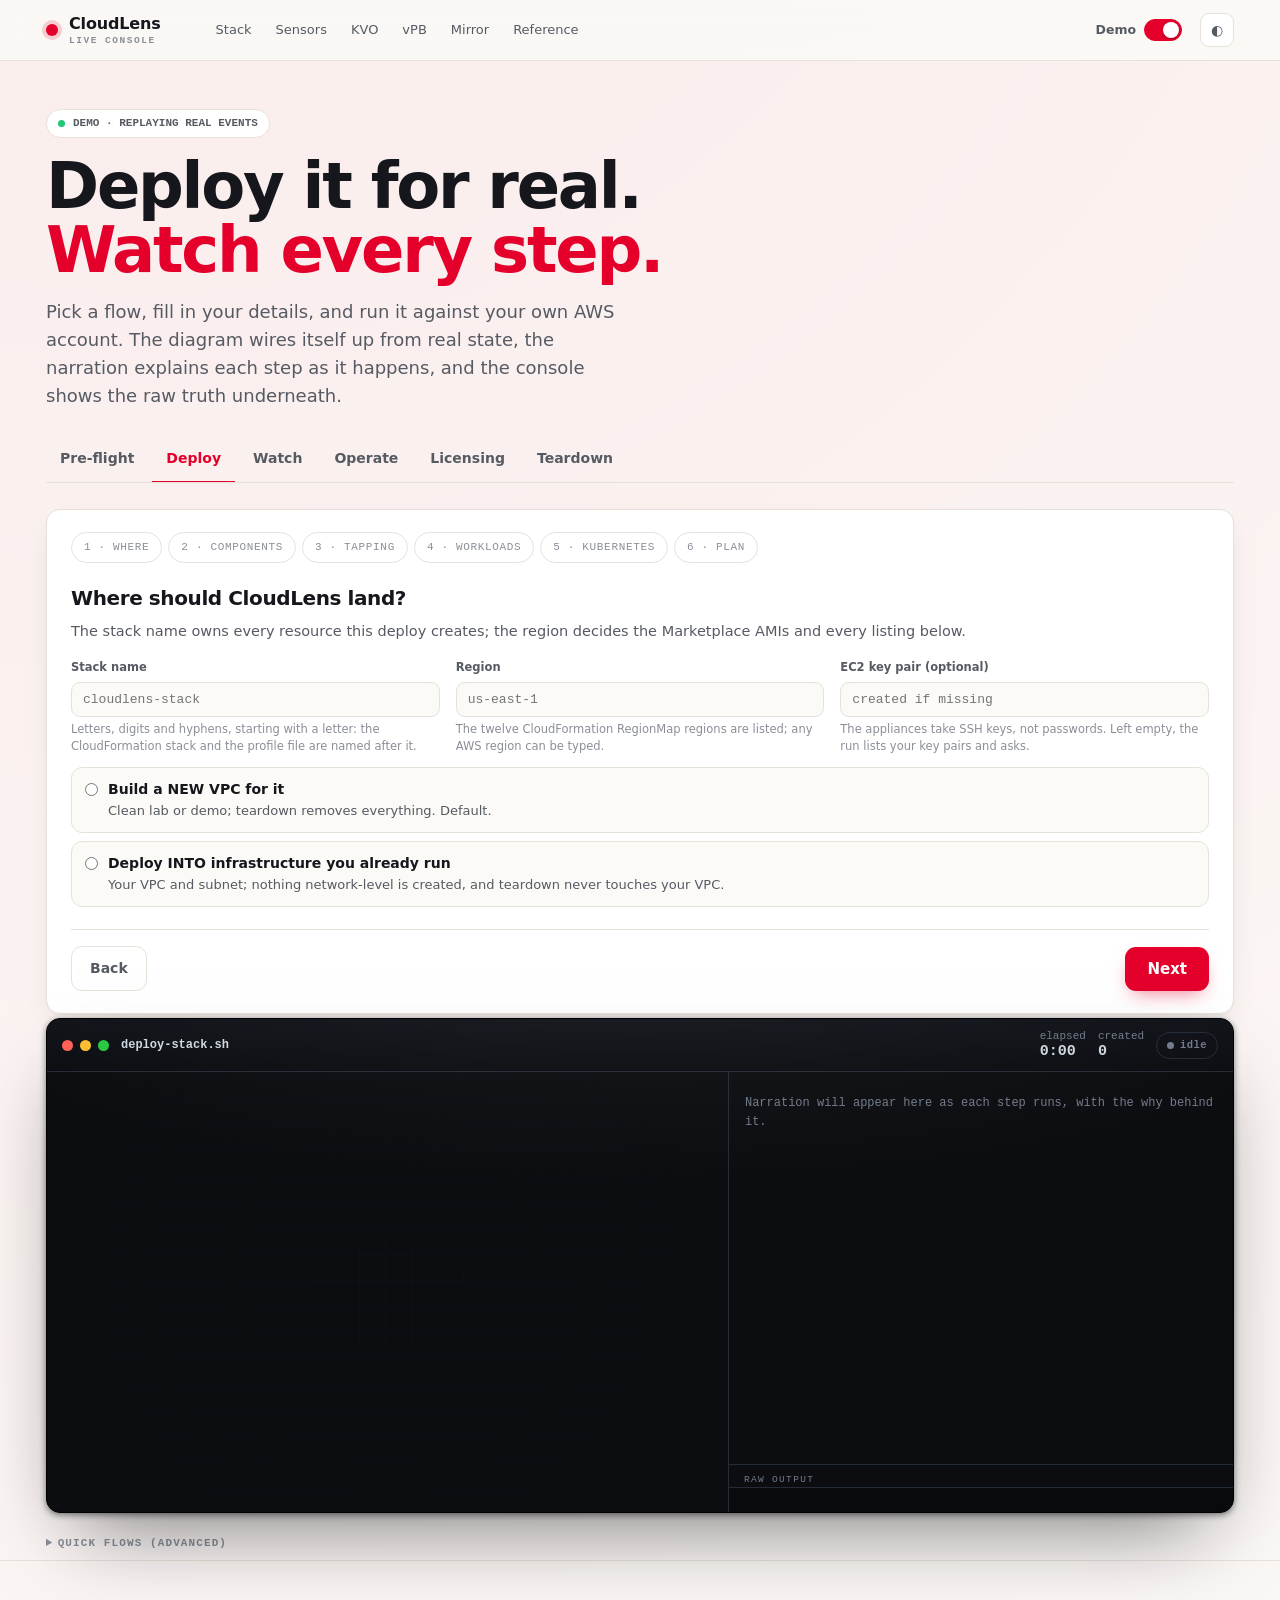
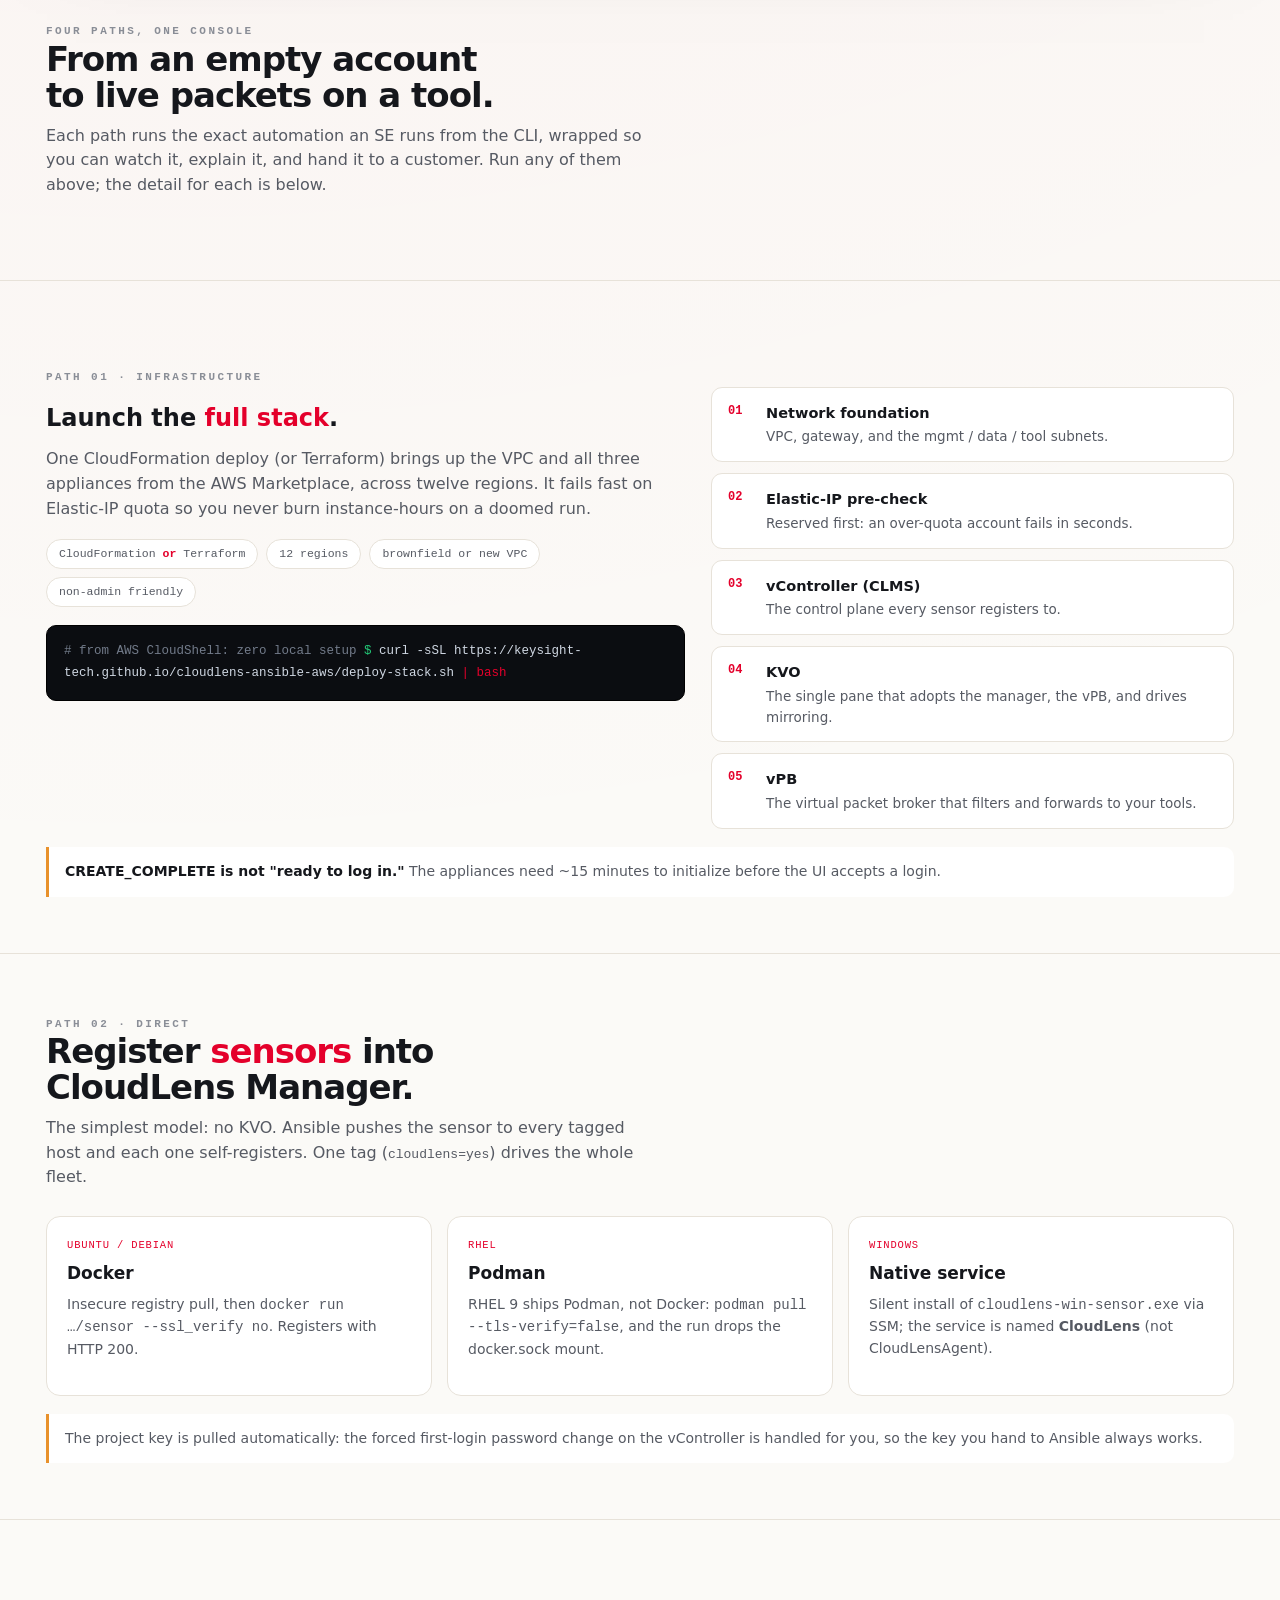
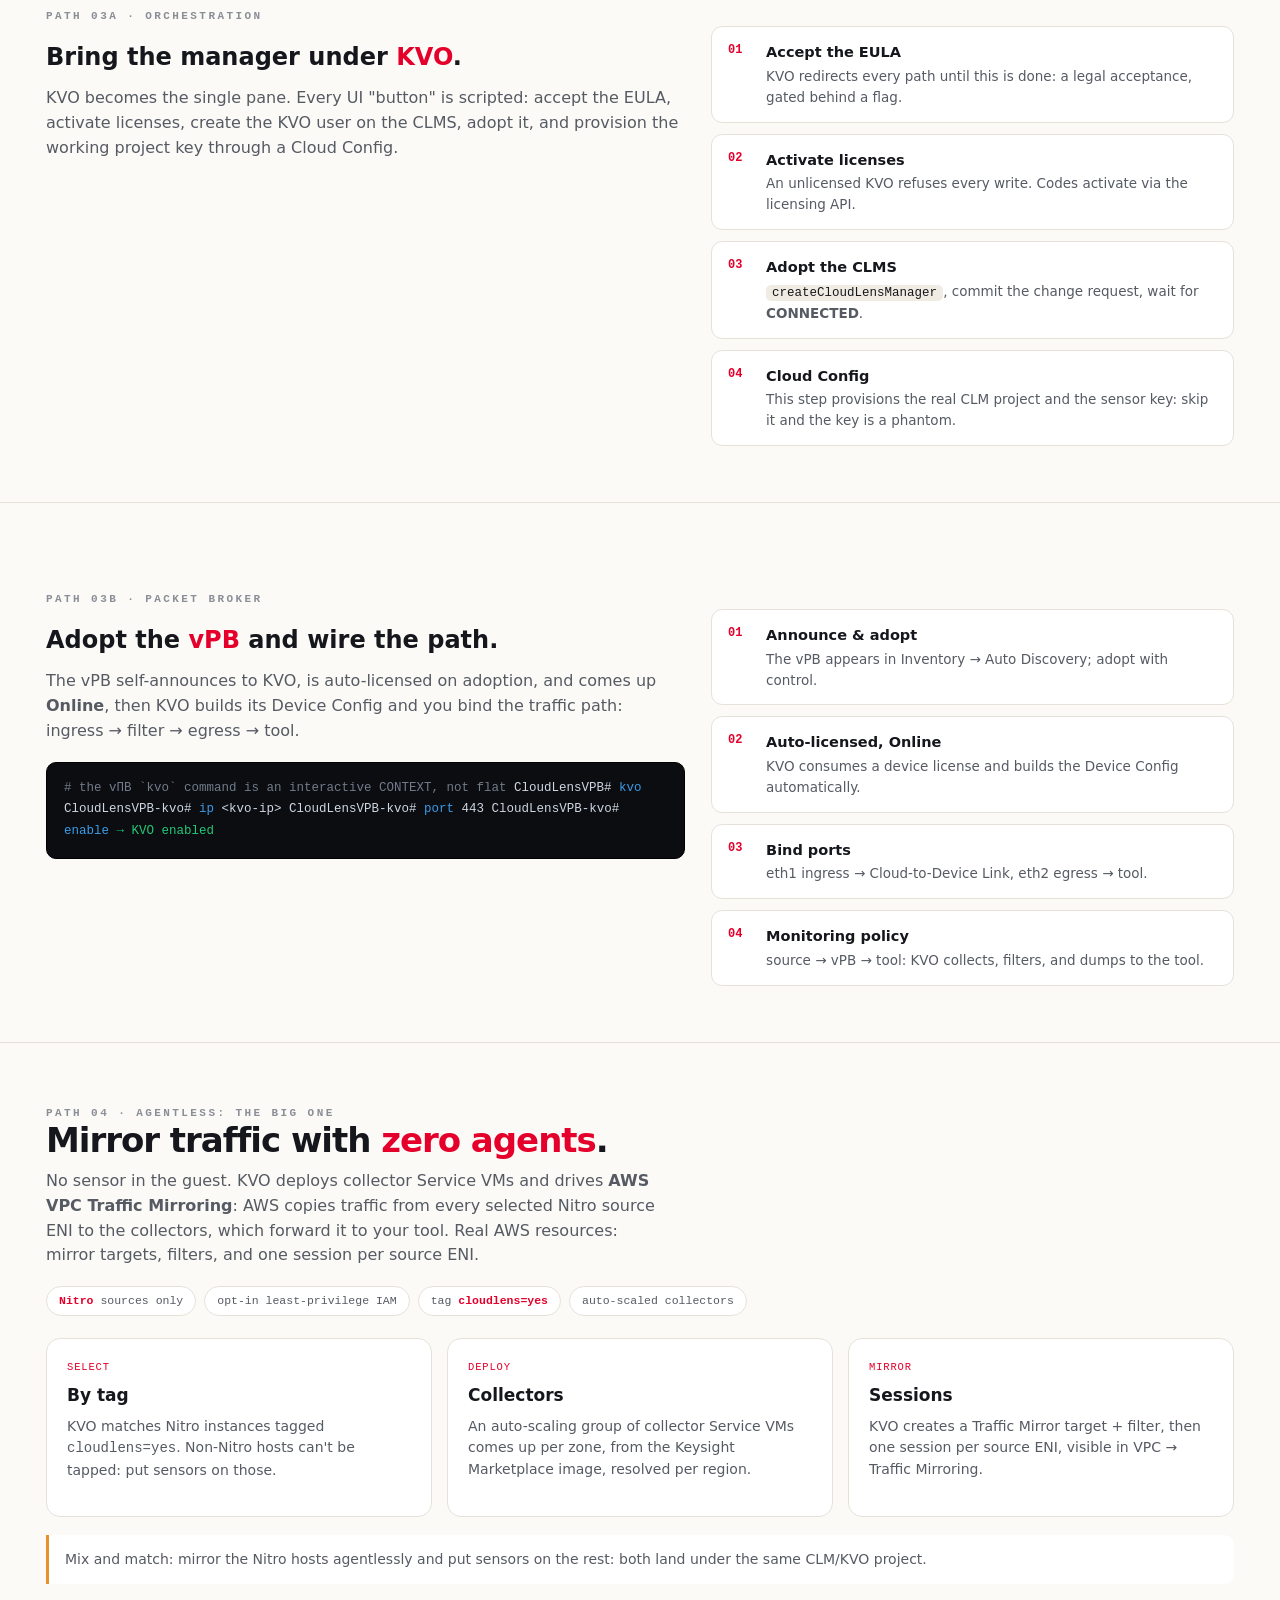
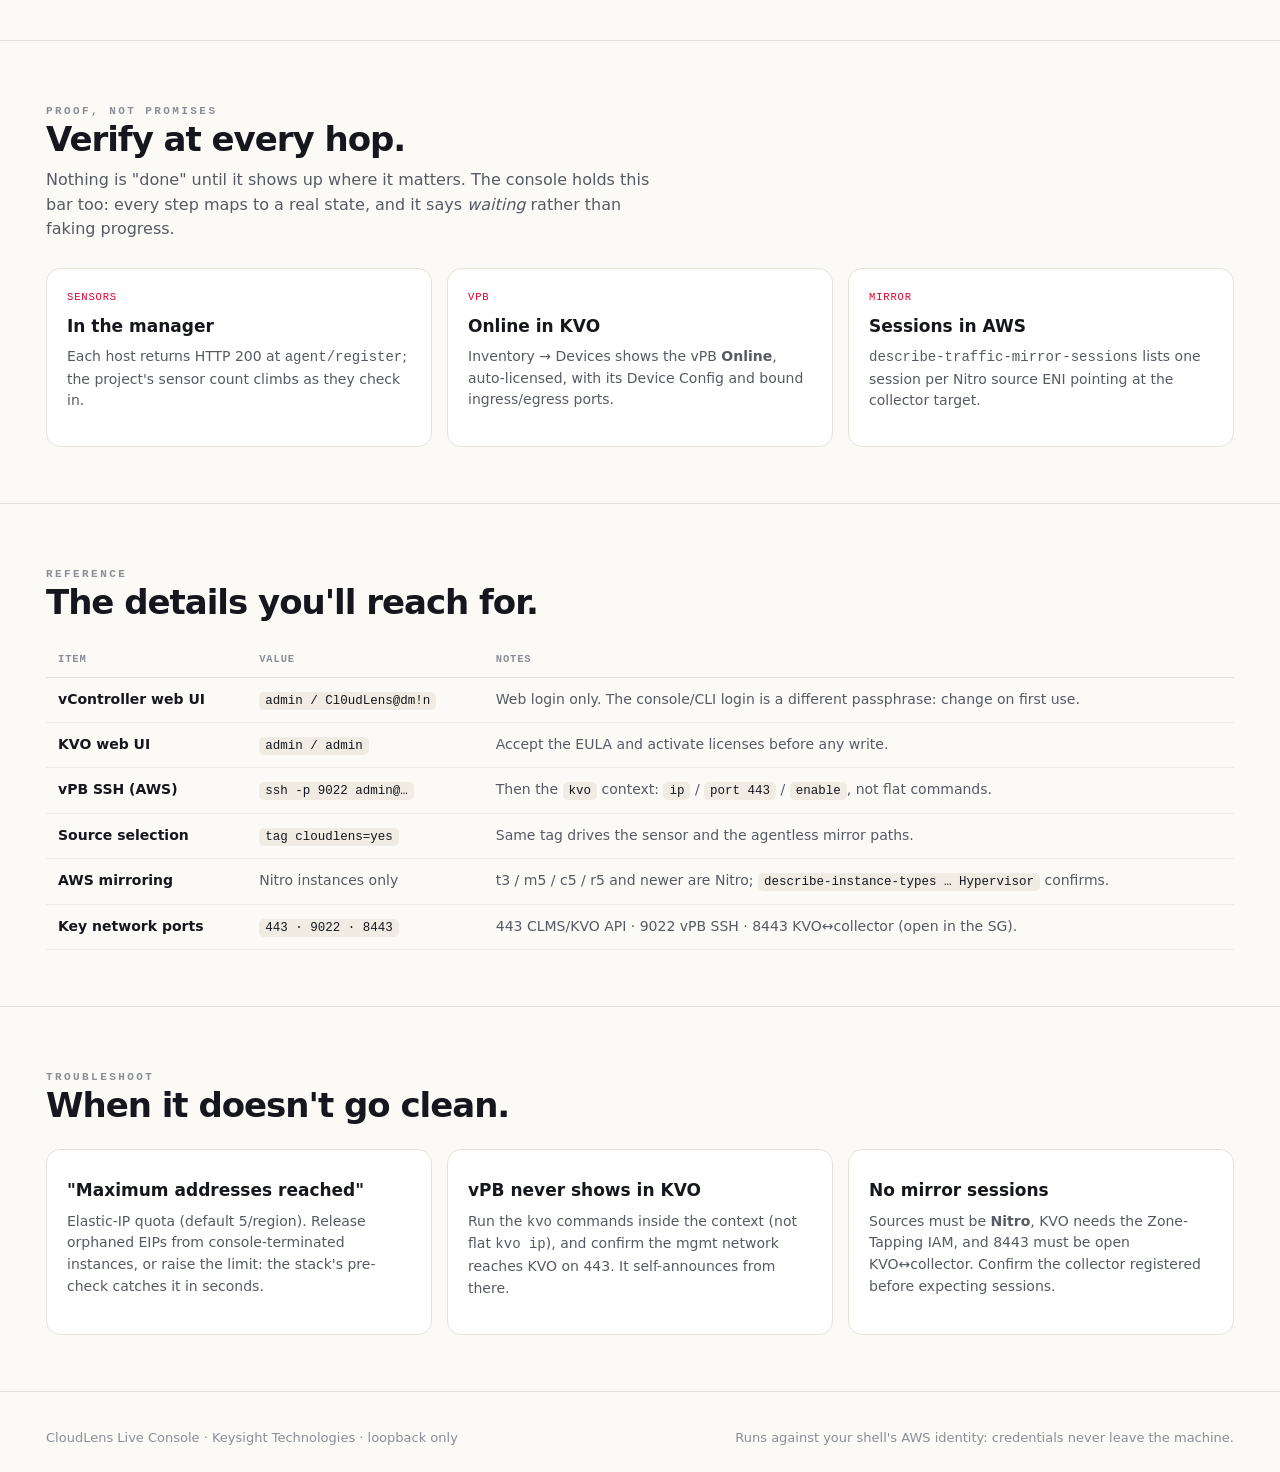
==== console/cloudlens_console/web/index.html @ 1606541f "console: the six-screen wizard writes the profile the CLI replays The July page was one instrument a" ====
<!doctype html>
<html lang="en">
<head>
<meta charset="utf-8">
<meta name="viewport" content="width=device-width,initial-scale=1">
<title>CloudLens · Live Deployment Console</title>
<script>try{document.documentElement.setAttribute("data-theme",localStorage.getItem("cl-theme")||"light");}catch(e){document.documentElement.setAttribute("data-theme","light");}</script>
<style>
  :root{
    --paper:#FBFAF7;--panel:#FFFFFF;--ink:#15171C;--ink-soft:#565A63;--ink-faint:#8A8E97;
    --line:#E7E2D9;--line-soft:#F0ECE4;
    --screen:#0B0D11;--screen-2:#0F1218;--screen-line:#242C38;--screen-ink:#CFD7E2;--screen-faint:#727B8A;
    --accent:#E4002B;--accent-ink:#FFF;--accent-soft:#FBE6EA;
    --signal:#22C877;--good:#1FA968;--amber:#E8912B;--sky:#3B9BE8;--warn:#E8912B;--crit:#E4002B;
    --shadow:0 1px 2px rgba(20,22,28,.04),0 12px 32px -12px rgba(20,22,28,.14);
    --shadow-lg:0 2px 6px rgba(11,13,17,.5),0 40px 80px -30px rgba(11,13,17,.55);
    --r:14px;--r-sm:9px;--mono:ui-monospace,"SF Mono","JetBrains Mono",Menlo,Consolas,monospace;
    --sans:-apple-system,BlinkMacSystemFont,"Segoe UI",system-ui,sans-serif;--maxw:1240px;
  }
  :root[data-theme="dark"]{
    --paper:#0A0C10;--panel:#171B23;--ink:#F2F4F8;--ink-soft:#BCC2CE;--ink-faint:#8B93A3;
    --line:#2D333F;--line-soft:#1F242D;--accent:#FF3B57;--accent-soft:#331119;
    --shadow:0 1px 2px rgba(0,0,0,.4),0 18px 40px -16px rgba(0,0,0,.65);
    --good:#2FD183;--signal:#2FD183;
  }
  *{box-sizing:border-box}
  :focus-visible{outline:2px solid var(--accent);outline-offset:2px;border-radius:4px}
  html{scroll-behavior:smooth}
  body{margin:0;background:var(--paper);color:var(--ink);font-family:var(--sans);font-size:16px;
    line-height:1.55;-webkit-font-smoothing:antialiased;overflow-x:hidden;
    background-image:radial-gradient(circle at 12% -8%,color-mix(in srgb,var(--accent) 6%,transparent),transparent 44%);}
  @media (prefers-reduced-motion:reduce){*{animation:none!important;transition:none!important}}
  .wrap{max-width:var(--maxw);margin:0 auto;padding:0 26px}
  h1,h2,h3{text-wrap:balance;margin:0}.mono{font-family:var(--mono)}
  .eyebrow{font-family:var(--mono);font-size:11px;letter-spacing:.22em;text-transform:uppercase;color:var(--ink-faint);font-weight:600}

  header.top{position:sticky;top:0;z-index:40;backdrop-filter:blur(14px);
    background:color-mix(in srgb,var(--paper) 82%,transparent);border-bottom:1px solid var(--line)}
  .top .wrap{display:flex;align-items:center;gap:18px;height:60px}
  .brand{display:flex;align-items:center;gap:11px;font-weight:700;letter-spacing:-.01em}
  .brand .dot{width:12px;height:12px;border-radius:50%;background:var(--accent);box-shadow:0 0 0 4px color-mix(in srgb,var(--accent) 18%,transparent)}
  .brand small{font-family:var(--mono);font-size:9.5px;letter-spacing:.16em;color:var(--ink-faint);text-transform:uppercase;display:block;margin-top:-3px}
  .top .sp{margin-left:auto}
  .topnav{display:flex;gap:2px;margin-left:26px}
  .topnav a{font-size:13px;color:var(--ink-soft);text-decoration:none;padding:7px 11px;border-radius:8px;font-weight:500}
  .topnav a:hover{background:var(--line-soft);color:var(--ink)}
  @media(max-width:860px){.topnav{display:none}}
  .demo-t{display:flex;align-items:center;gap:8px;font-size:12.5px;color:var(--ink-soft);font-weight:600}
  .sw{width:38px;height:22px;border-radius:20px;background:var(--line);border:1px solid var(--line);position:relative;cursor:pointer;transition:.2s}
  .sw::after{content:"";position:absolute;top:2px;left:2px;width:16px;height:16px;border-radius:50%;background:var(--panel);box-shadow:0 1px 2px rgba(0,0,0,.3);transition:.2s}
  .sw[aria-checked="true"]{background:var(--accent);border-color:var(--accent)}
  .sw[aria-checked="true"]::after{left:18px;background:#fff}
  .theme-btn{border:1px solid var(--line);background:var(--panel);color:var(--ink-soft);width:34px;height:34px;border-radius:9px;cursor:pointer;font-size:14px}
  .theme-btn:hover{color:var(--ink)}

  .hero{padding:48px 0 22px}
  .badge{display:inline-flex;align-items:center;gap:8px;font-family:var(--mono);font-size:11px;font-weight:600;
    color:var(--ink-soft);background:var(--panel);border:1px solid var(--line);padding:5px 11px;border-radius:100px}
  .badge .live{width:7px;height:7px;border-radius:50%;background:var(--signal);animation:pulse 2s infinite}
  @keyframes pulse{0%{box-shadow:0 0 0 0 color-mix(in srgb,var(--signal) 55%,transparent)}70%{box-shadow:0 0 0 8px transparent}100%{box-shadow:0 0 0 0 transparent}}
  h1.title{font-size:clamp(34px,5.6vw,64px);line-height:1;letter-spacing:-.035em;font-weight:800;margin:16px 0 0}
  h1.title em{font-style:normal;color:var(--accent)}
  .lede{font-size:clamp(15px,1.8vw,18px);color:var(--ink-soft);max-width:52ch;margin:16px 0 0}

  /* instrument */
  .instrument{background:var(--screen);border-radius:var(--r);box-shadow:var(--shadow-lg);border:1px solid #000;overflow:hidden;position:relative}
  .instrument::before{content:"";position:absolute;inset:0;pointer-events:none;background:radial-gradient(120% 80% at 50% -10%,rgba(255,255,255,.05),transparent 55%);z-index:3}
  .inst-bar{display:flex;align-items:center;gap:12px;padding:11px 15px;border-bottom:1px solid var(--screen-line);background:linear-gradient(var(--screen-2),var(--screen));flex-wrap:wrap}
  .traffic{display:flex;gap:7px}.traffic i{width:11px;height:11px;border-radius:50%;display:block}
  .traffic i:nth-child(1){background:#ff5f57}.traffic i:nth-child(2){background:#febc2e}.traffic i:nth-child(3){background:#28c840}
  .inst-title{font-family:var(--mono);font-size:12px;color:var(--screen-faint)}.inst-title b{color:var(--screen-ink);font-weight:600}
  .id-chip{font-family:var(--mono);font-size:10.5px;color:var(--screen-faint);border:1px solid var(--screen-line);border-radius:100px;padding:3px 9px}
  .id-chip b{color:var(--sky)}
  .inst-right{margin-left:auto;display:flex;align-items:center;gap:12px}
  .metric{font-family:var(--mono);font-size:11px;color:var(--screen-faint);display:flex;flex-direction:column;line-height:1.15}
  .metric b{color:var(--screen-ink);font-size:15px;font-variant-numeric:tabular-nums}
  .pill{font-family:var(--mono);font-size:10.5px;font-weight:600;letter-spacing:.04em;padding:4px 10px;border-radius:100px;border:1px solid var(--screen-line);color:var(--screen-faint);display:inline-flex;align-items:center;gap:6px}
  .pill .d{width:7px;height:7px;border-radius:50%;background:currentColor}
  .pill.run{color:var(--amber);border-color:color-mix(in srgb,var(--amber) 40%,var(--screen-line))}.pill.run .d{animation:pulse 1.2s infinite}
  .pill.done{color:var(--signal);border-color:color-mix(in srgb,var(--signal) 40%,var(--screen-line))}
  .pill.err{color:var(--accent);border-color:color-mix(in srgb,var(--accent) 40%,var(--screen-line))}
  .stopbtn{font-family:var(--sans);font-size:12px;font-weight:600;color:var(--screen-ink);background:transparent;border:1px solid var(--screen-line);border-radius:8px;padding:6px 11px;cursor:pointer}
  .stopbtn:hover{border-color:var(--accent);color:var(--accent)}
  .stopbtn[hidden]{display:none}

  .inst-body{display:grid;grid-template-columns:1.15fr .85fr;min-height:440px}
  @media(max-width:860px){.inst-body{grid-template-columns:1fr}}
  .diagram{position:relative;padding:20px;overflow:hidden;border-right:1px solid var(--screen-line)}
  @media(max-width:860px){.diagram{border-right:0;border-bottom:1px solid var(--screen-line);min-height:320px}}
  .diagram svg{position:absolute;inset:0;width:100%;height:100%;pointer-events:none}
  .dgrid{position:absolute;inset:0;background-image:linear-gradient(var(--screen-line) 1px,transparent 1px),linear-gradient(90deg,var(--screen-line) 1px,transparent 1px);background-size:26px 26px;opacity:.12;mask-image:radial-gradient(circle at 50% 45%,#000,transparent 78%)}
  .dwire{stroke:var(--screen-line);stroke-width:1.6;fill:none;stroke-dasharray:5 5;opacity:.45;stroke-dashoffset:60}
  .dwire.on{stroke:color-mix(in srgb,var(--signal) 60%,var(--screen-line));opacity:1;animation:flow 1.1s linear infinite}
  @keyframes flow{to{stroke-dashoffset:0}}
  .node{position:absolute;transform:translate(-50%,-50%) scale(.8);opacity:0;transition:all .5s cubic-bezier(.2,.8,.2,1);display:flex;flex-direction:column;align-items:center;gap:6px;width:92px;z-index:2}
  .node.show{opacity:.5;transform:translate(-50%,-50%) scale(.95)}
  .node.busy,.node.live,.node.fail{opacity:1;transform:translate(-50%,-50%) scale(1)}
  .node .chip{width:50px;height:50px;border-radius:13px;display:grid;place-items:center;background:var(--screen-2);border:1px solid var(--screen-line);color:var(--screen-faint);transition:all .4s}
  .node.live .chip{border-color:var(--signal);color:var(--signal);box-shadow:0 0 0 4px color-mix(in srgb,var(--signal) 14%,transparent),inset 0 0 14px color-mix(in srgb,var(--signal) 18%,transparent)}
  .node.busy .chip{border-color:var(--amber);color:var(--amber);animation:pulse 1.4s infinite}
  .node.fail .chip{border-color:var(--accent);color:var(--accent);box-shadow:0 0 0 4px color-mix(in srgb,var(--accent) 14%,transparent)}
  .node .chip svg{width:23px;height:23px}
  .node .nlab{font-family:var(--mono);font-size:10.5px;color:var(--screen-ink);text-align:center;font-weight:600}
  .node .nsub{font-family:var(--mono);font-size:9px;color:var(--screen-faint);margin-top:-3px}
  .node.live .nsub{color:var(--signal)}.node.busy .nsub{color:var(--amber)}.node.fail .nsub{color:var(--accent)}

  /* right column: narration over console */
  .rightcol{display:grid;grid-template-rows:1fr auto;min-height:0}
  .narr{padding:14px 16px;overflow-y:auto;max-height:300px;scrollbar-width:thin;scrollbar-color:var(--screen-line) transparent}
  .narr .empty{font-family:var(--mono);font-size:12px;color:var(--screen-faint);padding:8px 0}
  .nline{display:flex;gap:10px;padding:8px 0;border-bottom:1px solid var(--screen-line);opacity:0;transform:translateY(3px);animation:lnin .3s forwards}
  @keyframes lnin{to{opacity:1;transform:none}}
  .nline .ni{width:16px;height:16px;flex:0 0 16px;margin-top:2px;border-radius:50%;display:grid;place-items:center;font-size:10px;font-weight:700;color:#fff}
  .nline.info .ni{background:var(--sky)}.nline.good .ni{background:var(--signal)}.nline.note .ni{background:var(--screen-faint)}.nline.warn .ni{background:var(--amber)}.nline.err .ni{background:var(--accent)}
  .nline .nt{font-size:13px;color:var(--screen-ink);line-height:1.45}
  .nline.note .nt{color:var(--screen-faint);font-style:italic}
  .console{padding:12px 15px;font-family:var(--mono);font-size:11.5px;line-height:1.65;color:var(--screen-ink);
    overflow-y:auto;max-height:150px;border-top:1px solid var(--screen-line);background:rgba(0,0,0,.25);scrollbar-width:thin;scrollbar-color:var(--screen-line) transparent}
  .console .cln{white-space:pre-wrap;word-break:break-word;color:var(--screen-faint)}
  .console-head{font-family:var(--mono);font-size:9.5px;letter-spacing:.14em;text-transform:uppercase;color:var(--screen-faint);padding:8px 15px 0;border-top:1px solid var(--screen-line);display:flex;justify-content:space-between}

  /* fix / done cards inside narration */
  .card-in{margin:10px 0;padding:12px 14px;border-radius:10px;border:1px solid var(--screen-line);background:var(--screen-2)}
  .card-in.err{border-color:color-mix(in srgb,var(--accent) 45%,var(--screen-line))}
  .card-in .h{font-family:var(--mono);font-size:11px;font-weight:700;color:var(--screen-ink);margin-bottom:4px}
  .card-in.err .h{color:var(--accent)}
  .card-in .b{font-size:12.5px;color:var(--screen-faint)}

  .rig{margin-top:14px;display:grid;grid-template-columns:1fr auto;gap:14px;align-items:end}
  @media(max-width:820px){.rig{grid-template-columns:1fr}}
  .flows{display:flex;gap:8px;flex-wrap:wrap}
  .flow{appearance:none;cursor:pointer;text-align:left;background:var(--panel);border:1px solid var(--line);border-radius:11px;padding:10px 13px;min-width:150px;transition:.16s}
  .flow:hover{border-color:var(--ink-faint);transform:translateY(-1px)}
  .flow[aria-selected="true"]{border-color:var(--accent);box-shadow:0 0 0 3px var(--accent-soft)}
  .flow .fn{font-family:var(--mono);font-size:9.5px;color:var(--ink-faint);letter-spacing:.08em}
  .flow .ft{font-size:13px;font-weight:650;margin-top:2px}
  .flow[aria-selected="true"] .fn{color:var(--accent)}
  .runbtn{appearance:none;cursor:pointer;font-family:var(--sans);font-weight:650;font-size:15px;background:var(--accent);color:var(--accent-ink);border:0;border-radius:11px;padding:13px 22px;display:inline-flex;align-items:center;gap:9px;box-shadow:0 8px 20px -8px color-mix(in srgb,var(--accent) 60%,transparent);transition:.16s}
  .runbtn:hover{transform:translateY(-1px)}.runbtn:disabled{opacity:.55;cursor:default;transform:none}
  .runbtn .tri{width:0;height:0;border-left:9px solid currentColor;border-top:6px solid transparent;border-bottom:6px solid transparent}

  .cfg{margin-top:14px;background:var(--panel);border:1px solid var(--line);border-radius:var(--r);padding:16px 18px}
  .cfg h4{font-size:11px;font-family:var(--mono);letter-spacing:.1em;text-transform:uppercase;color:var(--ink-faint);margin:0 0 13px;font-weight:600;display:flex;justify-content:space-between}
  .cfg h4 .sub{color:var(--ink-soft);text-transform:none;letter-spacing:0;font-weight:500}
  .fields{display:grid;grid-template-columns:repeat(auto-fit,minmax(190px,1fr));gap:12px 16px}
  .field label{display:block;font-size:11.5px;color:var(--ink-soft);margin-bottom:5px;font-weight:600}
  .field input{width:100%;font-family:var(--mono);font-size:13px;color:var(--ink);background:var(--paper);border:1px solid var(--line);border-radius:9px;padding:9px 11px}
  .field input:focus{outline:2px solid var(--accent);outline-offset:1px}

  section{padding:56px 0;border-top:1px solid var(--line)}
  .sec-head{max-width:60ch}.sec-head h2{font-size:clamp(24px,3.2vw,34px);letter-spacing:-.03em;font-weight:780;line-height:1.05}
  .sec-head p{color:var(--ink-soft);font-size:16px;margin-top:10px}
  .cards{display:grid;grid-template-columns:repeat(auto-fit,minmax(230px,1fr));gap:15px;margin-top:26px}
  .card{background:var(--panel);border:1px solid var(--line);border-radius:var(--r);padding:20px;transition:.18s}
  .card:hover{border-color:var(--ink-faint);transform:translateY(-2px);box-shadow:var(--shadow)}
  .card .k{font-family:var(--mono);font-size:10.5px;color:var(--accent);letter-spacing:.08em}
  .card h3{font-size:17px;margin-top:7px}.card p{color:var(--ink-soft);font-size:14px;margin-top:7px}
  .card ul{list-style:none;margin:12px 0 0;padding:0}
  .card li{font-size:13px;color:var(--ink-soft);padding-left:18px;position:relative;margin:6px 0}
  .card li::before{content:"";position:absolute;left:3px;top:8px;width:5px;height:5px;border-radius:50%;background:var(--signal)}
  .steps{counter-reset:s;margin:24px 0 0;padding:0;list-style:none;display:grid;gap:11px}
  .steps li{counter-increment:s;position:relative;padding:14px 18px 14px 54px;background:var(--panel);border:1px solid var(--line);border-radius:11px;font-size:14.5px}
  .steps li::before{content:counter(s,decimal-leading-zero);position:absolute;left:16px;top:14px;font-family:var(--mono);font-size:12px;font-weight:700;color:var(--accent)}
  .steps b{font-weight:650}.steps .m{color:var(--ink-soft);display:block;margin-top:2px;font-size:13.5px}
  .steps code{font-family:var(--mono);font-size:12.5px;background:var(--line-soft);padding:1px 6px;border-radius:5px;color:var(--ink)}
  .split{display:grid;grid-template-columns:1.1fr .9fr;gap:26px;margin-top:26px;align-items:start}
  @media(max-width:820px){.split{grid-template-columns:1fr}}
  table.ref{width:100%;border-collapse:collapse;margin-top:22px;font-size:14px}
  table.ref th{text-align:left;font-family:var(--mono);font-size:10.5px;letter-spacing:.08em;text-transform:uppercase;color:var(--ink-faint);font-weight:600;padding:9px 12px;border-bottom:1px solid var(--line)}
  table.ref td{padding:11px 12px;border-bottom:1px solid var(--line-soft);color:var(--ink-soft);vertical-align:top}
  table.ref td:first-child{color:var(--ink);font-weight:600;white-space:nowrap}
  table.ref code{font-family:var(--mono);font-size:12.5px;background:var(--line-soft);padding:2px 6px;border-radius:5px;color:var(--ink)}
  .codeblk{background:var(--screen);border:1px solid #000;border-radius:10px;padding:15px 17px;font-family:var(--mono);font-size:12.5px;color:var(--screen-ink);overflow-x:auto;margin-top:18px;line-height:1.75}
  .codeblk .c{color:var(--screen-faint)}.codeblk .g{color:var(--signal)}.codeblk .r{color:var(--accent)}.codeblk .b{color:var(--sky)}
  .reqs{display:flex;flex-wrap:wrap;gap:8px;margin-top:18px}
  .req{font-family:var(--mono);font-size:11.5px;color:var(--ink-soft);border:1px solid var(--line);border-radius:100px;padding:5px 12px;background:var(--panel)}
  .req b{color:var(--accent)}
  .note-b{margin-top:18px;padding:14px 16px;border-left:3px solid var(--amber);background:var(--panel);border-radius:0 10px 10px 0;font-size:14px;color:var(--ink-soft)}
  .note-b b{color:var(--ink)}
  section h2 .em{color:var(--accent)}
  /* embed mode: only the interactive instrument, for iframing into the main doc */
  body.embed{background:transparent}
  body.embed>header.top,body.embed>.hero,body.embed>section,body.embed>footer{display:none!important}
  body.embed>.wrap{margin:0 auto;padding:12px 16px}
  /* operations console: the page strip, the pre-flight table, the wizard */
  [hidden]{display:none!important}
  .vh{position:absolute;left:-9999px;width:1px;height:1px;overflow:hidden}
  .ops{padding-top:4px}
  .opsnav{display:flex;gap:4px;border-bottom:1px solid var(--line);overflow-x:auto}
  .opsnav button{appearance:none;background:transparent;border:0;border-bottom:2px solid transparent;color:var(--ink-soft);font:inherit;font-size:14px;font-weight:600;padding:12px 14px;cursor:pointer;margin-bottom:-1px;white-space:nowrap}
  .opsnav button:hover{color:var(--ink)}
  .opsnav button[aria-selected="true"]{color:var(--accent);border-bottom-color:var(--accent)}
  .page{padding:26px 0 4px;border-top:0}
  .page .sec-head p{font-size:15px}
  .placeholder{margin-top:18px;padding:18px 20px;border:1px dashed var(--line);border-radius:var(--r);color:var(--ink-soft);font-size:14.5px;background:var(--panel)}
  .pfbar{display:flex;gap:14px;align-items:flex-end;margin-top:18px;flex-wrap:wrap}
  .pfbar .field{min-width:220px}
  .status{font-family:var(--mono);font-size:12px;color:var(--ink-soft);margin:8px 0;line-height:1.5}
  .status.err,.err{color:var(--accent)}
  .st{font-family:var(--mono);font-size:10.5px;font-weight:700;letter-spacing:.06em;padding:3px 9px;border-radius:100px;border:1px solid currentColor}
  .st.pass{color:var(--good)}.st.warn{color:var(--amber)}.st.fail{color:var(--accent)}
  .checks td:first-child{white-space:nowrap}
  .tblwrap{overflow-x:auto;max-width:100%}
  .wiz{background:var(--panel);border:1px solid var(--line);border-radius:var(--r);padding:22px 24px;box-shadow:var(--shadow)}
  .wiz section{padding:0;border:0}
  .wsteps{display:flex;gap:6px;list-style:none;margin:0 0 20px;padding:0;flex-wrap:wrap}
  .wsteps button{appearance:none;font:inherit;font-family:var(--mono);font-size:11px;letter-spacing:.06em;text-transform:uppercase;color:var(--ink-faint);background:transparent;border:1px solid var(--line);border-radius:100px;padding:6px 12px;cursor:pointer}
  .wsteps button.done{color:var(--ink-soft)}
  .wsteps button[aria-current="step"]{color:var(--accent);border-color:var(--accent);background:var(--accent-soft)}
  .wsteps button:disabled{cursor:default;opacity:.5}
  .wiz h3{font-size:20px;letter-spacing:-.02em;font-weight:750}
  .wiz .lead{color:var(--ink-soft);font-size:14.5px;margin:6px 0 16px}
  .wiz .hint{font-size:11.5px;color:var(--ink-faint);margin:4px 0 0;line-height:1.5}
  .wiz .field select,.wiz .field textarea{width:100%;font-family:var(--mono);font-size:13px;color:var(--ink);background:var(--paper);border:1px solid var(--line);border-radius:9px;padding:9px 11px}
  .wiz .field select:focus,.wiz .field textarea:focus{outline:2px solid var(--accent);outline-offset:1px}
  .masked{-webkit-text-security:disc}
  .opts{display:grid;gap:8px;margin-top:12px}
  .opt{display:flex;gap:10px;align-items:flex-start;padding:11px 13px;border:1px solid var(--line);border-radius:11px;cursor:pointer;background:var(--paper)}
  .opt:has(input:checked){border-color:var(--accent);box-shadow:0 0 0 3px var(--accent-soft)}
  .opt input{margin:4px 0 0;accent-color:var(--accent);flex:0 0 auto}
  .opt span{font-size:13px;color:var(--ink-soft)}
  .opt b{display:block;font-size:14px;color:var(--ink);font-weight:650}
  .choices{display:grid;grid-template-columns:repeat(auto-fit,minmax(170px,1fr));gap:10px;margin-top:12px}
  .choice{appearance:none;text-align:left;font:inherit;background:var(--paper);border:1px solid var(--line);border-radius:11px;padding:13px 14px;cursor:pointer;color:var(--ink);transition:.16s}
  .choice:hover{border-color:var(--ink-faint)}
  .choice[aria-checked="true"]{border-color:var(--accent);box-shadow:0 0 0 3px var(--accent-soft)}
  .choice .k{font-family:var(--mono);font-size:10.5px;color:var(--accent);letter-spacing:.08em}
  .choice b{display:block;font-size:15px;margin-top:4px}
  .choice .d{display:block;margin-top:5px;font-size:12.5px;color:var(--ink-soft)}
  .switchrow{display:flex;align-items:center;gap:14px;padding:12px 0;border-bottom:1px solid var(--line-soft)}
  .switchrow b{font-size:14.5px}.switchrow span{color:var(--ink-soft);font-size:13px}
  .switchrow .sw{margin-left:auto;flex:0 0 38px}
  button.sw{padding:0;appearance:none;display:block}
  .subsec{margin-top:18px;padding-top:14px;border-top:1px dashed var(--line)}
  .subsec h4,.wiz h4{font-size:11px;font-family:var(--mono);letter-spacing:.1em;text-transform:uppercase;color:var(--ink-faint);margin:0 0 8px;font-weight:600;display:flex;align-items:center;gap:10px}
  table.pick{width:100%;border-collapse:collapse;margin-top:10px;font-size:12.5px;font-family:var(--mono)}
  table.pick th{text-align:left;font-size:10.5px;letter-spacing:.08em;text-transform:uppercase;color:var(--ink-faint);font-weight:600;padding:8px 10px;border-bottom:1px solid var(--line)}
  table.pick td{padding:8px 10px;border-bottom:1px solid var(--line-soft);color:var(--ink-soft);white-space:nowrap}
  table.pick tr[role="button"]{cursor:pointer}
  table.pick tr[role="button"]:hover td{background:var(--line-soft)}
  table.pick tr[aria-pressed="true"] td{background:var(--accent-soft);color:var(--ink)}
  table.pick tr[role="button"]:focus-visible{outline:2px solid var(--accent);outline-offset:-2px}
  .tag{font-size:10px;font-family:var(--mono);border:1px solid var(--line);border-radius:100px;padding:1px 7px;color:var(--ink-faint)}
  .tag.on{color:var(--good);border-color:var(--good)}
  .chips{display:flex;flex-wrap:wrap;gap:8px;margin-top:8px}
  .chip{appearance:none;font:inherit;font-family:var(--mono);font-size:12px;background:var(--panel);color:var(--ink-soft);border:1px solid var(--line);border-radius:100px;padding:5px 12px;cursor:pointer}
  .chip:hover{border-color:var(--ink-faint);color:var(--ink)}
  .chip[aria-pressed="true"]{color:var(--accent);border-color:var(--accent);background:var(--accent-soft)}
  .steppers{display:grid;grid-template-columns:repeat(auto-fit,minmax(170px,1fr));gap:12px;margin-top:10px}
  .stepper{display:flex;align-items:center;gap:8px;border:1px solid var(--line);border-radius:11px;padding:10px 12px;background:var(--paper)}
  .stepper label{flex:1;font-size:13.5px;font-weight:600}
  .stepper button{appearance:none;font:inherit;width:30px;height:30px;border-radius:8px;border:1px solid var(--line);background:var(--panel);color:var(--ink);cursor:pointer;font-weight:700}
  .stepper input{width:44px;text-align:center;font-family:var(--mono);font-size:14px;border:0;background:transparent;color:var(--ink);-moz-appearance:textfield}
  .stepper input::-webkit-inner-spin-button,.stepper input::-webkit-outer-spin-button{-webkit-appearance:none;margin:0}
  table.resolved{margin-top:12px;font-family:var(--mono);font-size:12.5px}
  table.resolved td:first-child{font-weight:500}
  table.resolved tr.unset td{color:var(--ink-faint)}
  .dim{color:var(--ink-faint);font-style:italic}
  .errs{margin:8px 0;padding-left:18px;color:var(--accent);font-size:13.5px}
  .errs li{margin:4px 0}
  pre.profile,pre.cli{background:var(--screen);border:1px solid #000;border-radius:10px;padding:14px 16px;font-family:var(--mono);font-size:12px;color:var(--screen-ink);overflow-x:auto;white-space:pre-wrap;word-break:break-word;margin:10px 0 0;line-height:1.6}
  details.fold{margin-top:14px}
  details.fold>summary{cursor:pointer;font-weight:600;font-size:13.5px;color:var(--ink-soft);padding:6px 0}
  .wnav{display:flex;align-items:center;gap:14px;margin-top:22px;padding-top:16px;border-top:1px solid var(--line)}
  .wnav .err{font-size:13px;flex:1}
  .ghostbtn{appearance:none;font:inherit;font-weight:600;font-size:14px;background:var(--panel);color:var(--ink-soft);border:1px solid var(--line);border-radius:11px;padding:11px 18px;cursor:pointer}
  .ghostbtn:hover{color:var(--ink);border-color:var(--ink-faint)}.ghostbtn:disabled{opacity:.45;cursor:default}
  .launch{display:flex;align-items:center;gap:14px;margin-top:20px;flex-wrap:wrap}
  .launch .note{font-size:13px;color:var(--ink-soft)}
  details.quick{margin-top:14px}
  details.quick>summary{cursor:pointer;font-family:var(--mono);font-size:11px;letter-spacing:.1em;text-transform:uppercase;color:var(--ink-faint);font-weight:600;padding:8px 0}
  .card-in.prompt form{display:flex;gap:8px;align-items:center;margin-top:8px;flex-wrap:wrap}
  .card-in.prompt input{flex:1;min-width:160px;font-family:var(--mono);font-size:12.5px;background:var(--screen);color:var(--screen-ink);border:1px solid var(--screen-line);border-radius:8px;padding:7px 10px}
  footer{padding:36px 0;border-top:1px solid var(--line);color:var(--ink-faint);font-size:13px}
  footer .wrap{display:flex;justify-content:space-between;flex-wrap:wrap;gap:10px}
</style>
</head>
<body>
<header class="top"><div class="wrap">
  <div class="brand"><span class="dot"></span><div>CloudLens<small>Live Console</small></div></div>
  <nav class="topnav">
    <a href="#stack">Stack</a><a href="#sensors">Sensors</a><a href="#kvo">KVO</a>
    <a href="#vpb">vPB</a><a href="#mirror">Mirror</a><a href="#reference">Reference</a>
  </nav>
  <div class="sp"></div>
  <div class="demo-t" title="Replay real captured events - no AWS calls">
    <span>Demo</span><div class="sw" id="demoSw" role="switch" aria-checked="true" tabindex="0"></div>
  </div>
  <button class="theme-btn" id="themeBtn" aria-label="Toggle theme">◐</button>
</div></header>

<div class="hero"><div class="wrap">
  <span class="badge"><span class="live"></span> <span id="modeBadge">DEMO · REPLAYING REAL EVENTS</span></span>
  <h1 class="title">Deploy it for real.<br><em>Watch every step.</em></h1>
  <p class="lede">Pick a flow, fill in your details, and run it against your own AWS account. The diagram wires itself up from real state, the narration explains each step as it happens, and the console shows the raw truth underneath.</p>
</div></div>

<!-- ops:start -->
<div class="ops" id="ops">
<div class="wrap"><nav class="opsnav" id="opsNav" role="tablist" aria-label="Console pages">
  <button type="button" role="tab" data-page="preflight" aria-selected="false">Pre-flight</button>
  <button type="button" role="tab" data-page="deploy" aria-selected="true">Deploy</button>
  <button type="button" role="tab" data-page="watch" aria-selected="false">Watch</button>
  <button type="button" role="tab" data-page="operate" aria-selected="false">Operate</button>
  <button type="button" role="tab" data-page="licensing" aria-selected="false">Licensing</button>
  <button type="button" role="tab" data-page="teardown" aria-selected="false">Teardown</button>
</nav></div>

<section class="page" data-page-body="preflight" hidden><div class="wrap">
  <div class="sec-head"><span class="eyebrow">Pre-flight</span>
    <h2>Every setup problem that ever stopped a live run, checked first.</h2>
    <p><code class="mono">deploy-stack.sh --doctor</code>, read-only: subscriptions, quotas, the key pair, tooling, network. Each failure comes with its exact fix. The wizard's Launch stays off while a FAIL stands for the plan's region.</p></div>
  <div class="pfbar">
    <div class="field"><label for="pfRegion">Region</label><input id="pfRegion" list="regionList" spellcheck="false" autocomplete="off" placeholder="us-east-1"></div>
    <button type="button" class="runbtn" id="pfBtn"><span class="tri"></span> Run checks</button>
  </div>
  <div class="status" id="pfStatus" role="status" aria-live="polite"></div>
  <div class="tblwrap"><table class="ref checks" aria-label="Pre-flight checks"><thead><tr><th>Status</th><th>Check</th><th>Fix</th></tr></thead><tbody id="pfRows"></tbody></table></div>
</div></section>

<section class="page" data-page-body="deploy"><div class="wrap">
  <div class="wiz" id="wizard" aria-label="Deploy wizard">
    <ol class="wsteps" id="wSteps">
      <li><button type="button" data-step="1">1 · Where</button></li>
      <li><button type="button" data-step="2">2 · Components</button></li>
      <li><button type="button" data-step="3">3 · Tapping</button></li>
      <li><button type="button" data-step="4">4 · Workloads</button></li>
      <li><button type="button" data-step="5">5 · Kubernetes</button></li>
      <li><button type="button" data-step="6">6 · Plan</button></li>
    </ol>

    <section data-screen="1">
      <h3>Where should CloudLens land?</h3>
      <p class="lead">The stack name owns every resource this deploy creates; the region decides the Marketplace AMIs and every listing below.</p>
      <div class="fields">
        <div class="field"><label for="wStack">Stack name</label><input id="wStack" spellcheck="false" autocomplete="off" placeholder="cloudlens-stack"><p class="hint">Letters, digits and hyphens, starting with a letter: the CloudFormation stack and the profile file are named after it.</p></div>
        <div class="field"><label for="wRegion">Region</label><input id="wRegion" list="regionList" spellcheck="false" autocomplete="off" placeholder="us-east-1"><p class="hint">The twelve CloudFormation RegionMap regions are listed; any AWS region can be typed.</p></div>
        <div class="field"><label for="wKey">EC2 key pair (optional)</label><input id="wKey" spellcheck="false" autocomplete="off" placeholder="created if missing"><p class="hint">The appliances take SSH keys, not passwords. Left empty, the run lists your key pairs and asks.</p></div>
      </div>
      <datalist id="regionList">
        <option value="us-east-1"><option value="us-east-2"><option value="us-west-1"><option value="us-west-2">
        <option value="ca-central-1"><option value="eu-west-1"><option value="eu-west-2"><option value="eu-central-1">
        <option value="ap-southeast-1"><option value="ap-southeast-2"><option value="ap-northeast-1"><option value="ap-south-1">
      </datalist>
      <div class="opts" role="radiogroup" aria-label="Infrastructure">
        <label class="opt" for="infraNew"><input type="radio" id="infraNew" name="infra" value="new"><span><b>Build a NEW VPC for it</b>Clean lab or demo; teardown removes everything. Default.</span></label>
        <label class="opt" for="infraExisting"><input type="radio" id="infraExisting" name="infra" value="existing"><span><b>Deploy INTO infrastructure you already run</b>Your VPC and subnet; nothing network-level is created, and teardown never touches your VPC.</span></label>
      </div>
      <div id="existingBlock" class="subsec" hidden>
        <h4>Your VPCs <button type="button" class="chip" id="vpcRefresh">refresh</button></h4>
        <div class="status" id="vpcStatus" role="status" aria-live="polite"></div>
        <div class="tblwrap"><table class="pick" aria-label="VPCs"><thead><tr><th>VPC</th><th>Name</th><th>CIDR</th></tr></thead><tbody id="vpcRows"></tbody></table></div>
        <div id="subnetBlock" class="subsec" hidden>
          <h4>Management subnet (the appliances live here)</h4>
          <div class="status" id="subnetStatus" role="status" aria-live="polite"></div>
          <div class="tblwrap"><table class="pick" aria-label="Subnets"><thead><tr><th>Subnet</th><th>Name</th><th>AZ</th><th>CIDR</th><th>Access</th></tr></thead><tbody id="subnetRows"></tbody></table></div>
        </div>
        <div class="status" id="s1Pick"></div>
      </div>
    </section>

    <section data-screen="2" hidden>
      <h3>Which components?</h3>
      <p class="lead">The vController always deploys: it is the control plane every sensor registers to. KVO and the vPB are optional.</p>
      <div class="switchrow"><div><b>KVO (Keysight Vision Orchestrator)</b><br><span>The single pane that adopts the manager and the vPB and drives agentless AWS mirroring. Needs activation codes.</span></div><button type="button" class="sw" id="swKvo" role="switch" aria-checked="false" aria-label="Deploy KVO"></button></div>
      <div class="switchrow"><div><b>vPB (virtual packet broker)</b><br><span>Filters and forwards tapped traffic to your tools; adopted by KVO when both deploy.</span></div><button type="button" class="sw" id="swVpb" role="switch" aria-checked="false" aria-label="Deploy vPB"></button></div>
      <div class="subsec"><h4>vController capacity</h4>
        <div class="opts" role="radiogroup" aria-label="vController capacity">
          <label class="opt" for="vcT3"><input type="radio" id="vcT3" name="vctype" value="t3.xlarge"><span><b>t3.xlarge (recommended)</b>Burstable, cheapest, right for labs and pilots. 4 vCPU / 16 GB RAM.</span></label>
          <label class="opt" for="vcM5"><input type="radio" id="vcM5" name="vctype" value="m5.xlarge"><span><b>m5.xlarge</b>Sustained CPU, for production traffic volumes. 4 vCPU / 16 GB RAM.</span></label>
        </div>
        <p class="hint">Both meet the documented requirement (at least 4 vCPU and 16 GB); the difference is the CPU model. Anything else fails at launch with UnsupportedOperation.</p>
        <p class="hint" id="fixedKvo" hidden>KVO runs on c5.2xlarge (8 vCPU / 16 GB): the only type its Marketplace image permits.</p>
        <p class="hint" id="fixedVpb" hidden>vPB runs on t3.xlarge (4 vCPU / 16 GB): the only type its Marketplace image permits.</p>
      </div>
    </section>

    <section data-screen="3" hidden>
      <h3>How should the workloads be tapped?</h3>
      <p class="lead">One answer decides both paths: an agent in each VM, the agentless mirror fabric, both, or neither.</p>
      <div class="choices" id="tapCards" role="radiogroup" aria-label="Tapping">
        <button type="button" class="choice" role="radio" aria-checked="false" data-tap="sensors"><span class="k">SENSORS</span><b>An agent inside each VM</b><span class="d">Works on any instance type, Linux and Windows. The default.</span></button>
        <button type="button" class="choice" role="radio" aria-checked="false" data-tap="mirror"><span class="k">MIRRORING</span><b>Agentless VPC Traffic Mirroring</b><span class="d">Nitro instances only; needs KVO and an AWS access key for it.</span></button>
        <button type="button" class="choice" role="radio" aria-checked="false" data-tap="both"><span class="k">BOTH</span><b>Sensors where possible plus the mirror fabric</b><span class="d">Mix and match: both land under the same project.</span></button>
        <button type="button" class="choice" role="radio" aria-checked="false" data-tap="none"><span class="k">NONE</span><b>Infrastructure only</b><span class="d">No tapping now; tag and re-run later.</span></button>
      </div>
      <p class="status err" id="mirrorNeedsKvo" hidden>Mirroring needs KVO: turn it on under Components, or the mirror step is skipped.</p>
      <div class="subsec" id="mgmtPlane" hidden><h4>Which management plane owns the sensors?</h4>
        <div class="opts" role="radiogroup" aria-label="Management plane">
          <label class="opt" for="smStandalone"><input type="radio" id="smStandalone" name="smode" value="standalone"><span><b>Standalone</b>Register straight to the vController project.</span></label>
          <label class="opt" for="smKvo"><input type="radio" id="smKvo" name="smode" value="kvo"><span><b>KVO-managed</b>Register to the project KVO provisions, so KVO is the single pane of glass (licensing and adoption run first).</span></label>
        </div>
      </div>
    </section>

    <section data-screen="4" hidden>
      <h3>What should be tapped?</h3>
      <p class="lead" id="wlNone" hidden>No tapping was chosen, so there is nothing to select here. Press Next.</p>
      <div id="wlChoices">
        <div class="opts" role="radiogroup" aria-label="Workloads">
          <label class="opt" for="wlExisting"><input type="radio" id="wlExisting" name="workload" value="existing"><span><b>Workloads you ALREADY run</b>Selected by a tag you name, in the VPC(s) you name. Nothing extra is deployed.</span></label>
          <label class="opt" for="wlTest"><input type="radio" id="wlTest" name="workload" value="test"><span><b>Throwaway TEST workloads created with the stack</b>You choose how many of Ubuntu / RHEL / Windows. Right for demos and first runs. Default.</span></label>
          <label class="opt" for="wlLater"><input type="radio" id="wlLater" name="workload" value="later"><span><b>Decide later</b>Tag instances afterwards and re-run the sensor step.</span></label>
        </div>
        <div id="wlExistingBlock" class="subsec" hidden>
          <div class="fields">
            <div class="field"><label for="tagKey">Tag key</label><input id="tagKey" spellcheck="false" autocomplete="off" placeholder="cloudlens"></div>
            <div class="field"><label for="tagValue">Tag value</label><input id="tagValue" spellcheck="false" autocomplete="off" placeholder="yes"></div>
          </div>
          <h4 style="margin-top:14px">VPC(s) they live in</h4>
          <div class="chips" id="vpcChips"></div>
          <div class="status" id="chipNote"></div>
          <div class="status" id="wlStatus" role="status" aria-live="polite"></div>
          <div class="tblwrap"><table class="pick" aria-label="Matching instances"><thead><tr><th>Instance</th><th>Name</th><th>VPC</th><th>AZ</th><th>Type</th><th>Platform</th><th>Private IP</th></tr></thead><tbody id="wlRows"></tbody></table></div>
        </div>
        <div id="wlTestBlock" class="subsec" hidden>
          <h4>How many of each? (0 skips an OS; at most 10)</h4>
          <div class="steppers">
            <div class="stepper"><label for="n-ubuntu">Ubuntu</label><button type="button" id="dec-ubuntu" aria-label="fewer Ubuntu">-</button><input id="n-ubuntu" type="number" min="0" max="10" inputmode="numeric"><button type="button" id="inc-ubuntu" aria-label="more Ubuntu">+</button></div>
            <div class="stepper"><label for="n-rhel">RHEL</label><button type="button" id="dec-rhel" aria-label="fewer RHEL">-</button><input id="n-rhel" type="number" min="0" max="10" inputmode="numeric"><button type="button" id="inc-rhel" aria-label="more RHEL">+</button></div>
            <div class="stepper"><label for="n-windows">Windows</label><button type="button" id="dec-windows" aria-label="fewer Windows">-</button><input id="n-windows" type="number" min="0" max="10" inputmode="numeric"><button type="button" id="inc-windows" aria-label="more Windows">+</button></div>
          </div>
        </div>
        <p class="status" id="wlLaterNote" hidden>Nothing will be tapped until instances carry the discovery tag (cloudlens=yes unless a later run changes it).</p>
      </div>
      <div id="collectorBlock" class="subsec" hidden>
        <h4>Collector placement</h4>
        <p class="hint">Mirroring into an existing VPC needs a collector appliance in it, on three distinct subnets in one availability zone; the zone is taken from the management subnet.</p>
        <div class="status" id="colStatus" role="status" aria-live="polite"></div>
        <div class="fields">
          <div class="field"><label for="colMgmt">Collector management subnet</label><select id="colMgmt"><option value="">(none)</option></select></div>
          <div class="field"><label for="colIngress">Collector ingress subnet</label><select id="colIngress"><option value="">(none)</option></select></div>
          <div class="field"><label for="colEgress">Collector egress subnet</label><select id="colEgress"><option value="">(none)</option></select></div>
        </div>
      </div>
    </section>

    <section data-screen="5" hidden>
      <h3>Do you also run Kubernetes workloads (EKS) to tap?</h3>
      <p class="lead">VM sensors and mirroring never see pod-to-pod traffic inside a node; the Kubernetes sensor does.</p>
      <div class="opts" role="radiogroup" aria-label="Kubernetes">
        <label class="opt" for="eksNone"><input type="radio" id="eksNone" name="eks" value="none"><span><b>No</b>Default.</span></label>
        <label class="opt" for="eksExisting"><input type="radio" id="eksExisting" name="eks" value="existing"><span><b>Tap an EXISTING EKS cluster</b>Picked from the listing; needs kubectl rights on it.</span></label>
        <label class="opt" for="eksSample"><input type="radio" id="eksSample" name="eks" value="sample"><span><b>Create a small SAMPLE cluster</b>2x t3.medium, about 15 extra minutes, plus a demo app generating pod-to-pod HTTP.</span></label>
      </div>
      <div id="eksClusterBlock" class="subsec" hidden>
        <h4>Clusters in the region <button type="button" class="chip" id="eksRefresh">refresh</button></h4>
        <div class="status" id="eksStatus" role="status" aria-live="polite"></div>
        <div class="tblwrap"><table class="pick" aria-label="EKS clusters"><thead><tr><th>Cluster</th></tr></thead><tbody id="eksRows"></tbody></table></div>
        <div class="status" id="eksPicked"></div>
      </div>
      <div id="eksModeBlock" class="subsec" hidden>
        <h4>How should the pods be tapped?</h4>
        <div class="opts" role="radiogroup" aria-label="Pod tapping">
          <label class="opt" for="modeDaemon"><input type="radio" id="modeDaemon" name="eksmode" value="daemonset"><span><b>DaemonSet</b>One sensor pod per NODE taps every pod on it. One object, no app restarts. Default, recommended when you own the cluster.</span></label>
          <label class="opt" for="modeSidecar"><input type="radio" id="modeSidecar" name="eksmode" value="sidecar"><span><b>Sidecar</b>A sensor container inside each tapped pod. Pod-selective, but adding it restarts the pod, so your apps get a rendered snippet to apply yourselves.</span></label>
        </div>
      </div>
    </section>

    <section data-screen="6" hidden>
      <h3>The plan</h3>
      <p class="lead">What the script will do, question for question: the resolved configuration, the profile it replays, and the CLI line that does the same. Secrets go to the engine and are written nowhere.</p>
      <div class="status" id="planStatus" role="status" aria-live="polite"></div>
      <div id="planErrors"></div>
      <div class="tblwrap" id="resolvedWrap"></div>
      <details class="fold"><summary>Profile text <code class="mono" id="profileName"></code></summary><pre class="profile" id="profileText"></pre></details>
      <div class="subsec"><h4>The equivalent CLI line</h4><pre class="cli" id="cliLine"></pre></div>
      <div class="subsec" id="secrets"><h4>Secrets</h4>
        <div id="secMirror" hidden>
          <p class="hint">KVO mirrors with an AWS access key of an IAM user carrying deploy/iam/cloudlens-zonetap-policy.json. Left empty, the run asks for them.</p>
          <div class="fields">
            <div class="field"><label for="secAccess">AWS access key id (KVO mirrors with it)</label><input id="secAccess" name="CLOUDLENS_MIRROR_ACCESS_KEY" data-secret type="password" autocomplete="off" spellcheck="false"></div>
            <div class="field"><label for="secSecret">AWS secret access key</label><input id="secSecret" name="CLOUDLENS_MIRROR_SECRET_KEY" data-secret type="password" autocomplete="off" spellcheck="false"></div>
          </div>
        </div>
        <div id="secKvo" hidden>
          <div class="field"><label for="kvoCodes">KVO activation codes, one per line (CODE or CODE,QTY)</label><textarea id="kvoCodes" class="masked" rows="3" data-codes autocomplete="off" spellcheck="false"></textarea><p class="hint">An unlicensed KVO refuses every write. The codes ride the engine's command line as --kvo-codes and are redacted from the stream.</p></div>
        </div>
        <details class="fold"><summary>Passwords (optional: the script has its defaults)</summary>
          <div class="fields">
            <div class="field"><label for="secVc">vController admin password</label><input id="secVc" name="CLOUDLENS_VC_PASSWORD" data-secret type="password" autocomplete="new-password"></div>
            <div class="field"><label for="secKvoPass">KVO admin password</label><input id="secKvoPass" name="CLOUDLENS_KVO_ADMIN_PASS" data-secret type="password" autocomplete="new-password"></div>
          </div>
        </details>
      </div>
      <div class="launch">
        <button type="button" class="runbtn" id="launchBtn" disabled><span class="tri"></span> Launch</button>
        <span class="note" id="launchNote"></span>
      </div>
      <div class="status" id="launchStatus" role="status" aria-live="polite"></div>
    </section>

    <div class="wnav">
      <button type="button" class="ghostbtn" id="backBtn">Back</button>
      <span class="err" id="wErr" role="alert"></span>
      <button type="button" class="runbtn" id="nextBtn">Next</button>
    </div>
  </div>
</div></section>

<section class="page" data-page-body="watch" hidden><div class="wrap">
  <div class="sec-head"><span class="eyebrow">Watch</span><h2>The run, as it happens.</h2>
    <p>A launched run streams into the instrument below: the script's phases and resources in the narration, its questions as cards you answer in place, the raw output underneath. The full watch view (a phase timeline, the login cards, reconnecting to a run after a reload) is not built yet.</p></div>
</div></section>

<section class="page" data-page-body="operate" hidden><div class="wrap">
  <div class="sec-head"><span class="eyebrow">Operate</span><h2>A stack that is up.</h2></div>
  <div class="placeholder">Not built yet: the logins, the sensor count, re-running one phase of a deployed stack. For now the run's own login cards and the CLI's summary carry this.</div>
</div></section>

<section class="page" data-page-body="licensing" hidden><div class="wrap">
  <div class="sec-head"><span class="eyebrow">Licensing</span><h2>KVO activation codes.</h2></div>
  <div class="placeholder">Not built yet: list, check, activate and release against a KVO. Until then: <code class="mono">python3 scripts/kvo_license.py</code>, or the codes on the wizard's plan screen. Release before deleting a KVO, or the counts are stranded.</div>
</div></section>

<section class="page" data-page-body="teardown" hidden><div class="wrap">
  <div class="sec-head"><span class="eyebrow">Teardown</span><h2>Remove a stack.</h2></div>
  <div class="placeholder">Not built yet: the typed-name gate, the orphan audit and the licence-loss warning. Until then: <code class="mono">bash deploy/teardown-stack.sh --stack-name NAME --region REGION</code>.</div>
</div></section>
</div>
<!-- ops:end -->

<div class="wrap" id="runView">
  <div class="instrument">
    <div class="inst-bar">
      <div class="traffic"><i></i><i></i><i></i></div>
      <div class="inst-title"><b id="instName">deploy-stack.sh</b></div>
      <span class="id-chip" id="idChip" hidden>acct <b>-</b></span>
      <div class="inst-right">
        <div class="metric">elapsed<b id="mElapsed">0:00</b></div>
        <div class="metric">created<b id="mCreated">0</b></div>
        <span class="pill" id="statusPill"><span class="d"></span><span id="statusTxt">idle</span></span>
        <button class="stopbtn" id="stopBtn" hidden>Stop</button>
      </div>
    </div>
    <div class="inst-body">
      <div class="diagram" id="diagram"><div class="dgrid"></div><svg id="wires"></svg></div>
      <div class="rightcol">
        <div class="narr" id="narr"><div class="empty">Narration will appear here as each step runs, with the why behind it.</div></div>
        <div class="console-head"><span>Raw output</span><span id="conCount"></span></div>
        <div class="console" id="console"></div>
      </div>
    </div>
  </div>

  <details class="quick" id="quickFlows">
    <summary>Quick flows (advanced)</summary>
    <div class="rig">
      <div class="flows" id="flows" role="tablist" aria-label="Deployment flows"></div>
      <button class="runbtn" id="runBtn"><span class="tri"></span> Run this flow</button>
    </div>

    <div class="cfg">
      <h4><span id="cfgTitle">Inputs</span><span class="sub" id="cfgSub"></span></h4>
      <div class="fields" id="fields"></div>
    </div>
  </details>
</div>

<section id="paths">
  <div class="wrap">
    <div class="sec-head"><span class="eyebrow">Four paths, one console</span>
      <h2>From an empty account to live packets on a tool.</h2>
      <p>Each path runs the exact automation an SE runs from the CLI, wrapped so you can watch it, explain it, and hand it to a customer. Run any of them above; the detail for each is below.</p></div>
    <div class="cards" id="flowCards"></div>
  </div>
</section>

<section id="stack">
  <div class="wrap">
    <div class="split">
      <div>
        <span class="eyebrow">Path 01 · Infrastructure</span>
        <h2 style="margin-top:12px">Launch the <span class="em">full stack</span>.</h2>
        <p style="color:var(--ink-soft);font-size:16px;margin-top:10px">One CloudFormation deploy (or Terraform) brings up the VPC and all three appliances from the AWS Marketplace, across twelve regions. It fails fast on Elastic-IP quota so you never burn instance-hours on a doomed run.</p>
        <div class="reqs">
          <span class="req">CloudFormation <b>or</b> Terraform</span>
          <span class="req">12 regions</span>
          <span class="req">brownfield or new VPC</span>
          <span class="req">non-admin friendly</span>
        </div>
        <div class="codeblk"><span class="c"># from AWS CloudShell: zero local setup</span>
<span class="g">$</span> curl -sSL https://keysight-tech.github.io/cloudlens-ansible-aws/deploy-stack.sh <span class="r">| bash</span></div>
      </div>
      <ol class="steps">
        <li><b>Network foundation</b><span class="m">VPC, gateway, and the mgmt / data / tool subnets.</span></li>
        <li><b>Elastic-IP pre-check</b><span class="m">Reserved first: an over-quota account fails in seconds.</span></li>
        <li><b>vController (CLMS)</b><span class="m">The control plane every sensor registers to.</span></li>
        <li><b>KVO</b><span class="m">The single pane that adopts the manager, the vPB, and drives mirroring.</span></li>
        <li><b>vPB</b><span class="m">The virtual packet broker that filters and forwards to your tools.</span></li>
      </ol>
    </div>
    <div class="note-b"><b>CREATE_COMPLETE is not "ready to log in."</b> The appliances need ~15 minutes to initialize before the UI accepts a login.</div>
  </div>
</section>

<section id="sensors">
  <div class="wrap">
    <div class="sec-head"><span class="eyebrow">Path 02 · Direct</span>
      <h2>Register <span class="em">sensors</span> into CloudLens Manager.</h2>
      <p>The simplest model: no KVO. Ansible pushes the sensor to every tagged host and each one self-registers. One tag (<code class="mono" style="font-size:13px">cloudlens=yes</code>) drives the whole fleet.</p></div>
    <div class="cards">
      <div class="card"><div class="k">UBUNTU / DEBIAN</div><h3>Docker</h3><p>Insecure registry pull, then <code class="mono">docker run …/sensor --ssl_verify no</code>. Registers with HTTP&nbsp;200.</p></div>
      <div class="card"><div class="k">RHEL</div><h3>Podman</h3><p>RHEL&nbsp;9 ships Podman, not Docker: <code class="mono">podman pull --tls-verify=false</code>, and the run drops the docker.sock mount.</p></div>
      <div class="card"><div class="k">WINDOWS</div><h3>Native service</h3><p>Silent install of <code class="mono">cloudlens-win-sensor.exe</code> via SSM; the service is named <b>CloudLens</b> (not CloudLensAgent).</p></div>
    </div>
    <div class="note-b">The project key is pulled automatically: the forced first-login password change on the vController is handled for you, so the key you hand to Ansible always works.</div>
  </div>
</section>

<section id="kvo">
  <div class="wrap">
    <div class="split">
      <div>
        <span class="eyebrow">Path 03a · Orchestration</span>
        <h2 style="margin-top:12px">Bring the manager under <span class="em">KVO</span>.</h2>
        <p style="color:var(--ink-soft);font-size:16px;margin-top:10px">KVO becomes the single pane. Every UI "button" is scripted: accept the EULA, activate licenses, create the KVO user on the CLMS, adopt it, and provision the working project key through a Cloud Config.</p>
      </div>
      <ol class="steps">
        <li><b>Accept the EULA</b><span class="m">KVO redirects every path until this is done: a legal acceptance, gated behind a flag.</span></li>
        <li><b>Activate licenses</b><span class="m">An unlicensed KVO refuses every write. Codes activate via the licensing API.</span></li>
        <li><b>Adopt the CLMS</b><span class="m"><code>createCloudLensManager</code>, commit the change request, wait for <b>CONNECTED</b>.</span></li>
        <li><b>Cloud Config</b><span class="m">This step provisions the real CLM project and the sensor key: skip it and the key is a phantom.</span></li>
      </ol>
    </div>
  </div>
</section>

<section id="vpb">
  <div class="wrap">
    <div class="split">
      <div>
        <span class="eyebrow">Path 03b · Packet broker</span>
        <h2 style="margin-top:12px">Adopt the <span class="em">vPB</span> and wire the path.</h2>
        <p style="color:var(--ink-soft);font-size:16px;margin-top:10px">The vPB self-announces to KVO, is auto-licensed on adoption, and comes up <b>Online</b>, then KVO builds its Device Config and you bind the traffic path: ingress → filter → egress → tool.</p>
        <div class="codeblk"><span class="c"># the vПB `kvo` command is an interactive CONTEXT, not flat</span>
CloudLensVPB# <span class="b">kvo</span>
CloudLensVPB-kvo# <span class="b">ip</span> &lt;kvo-ip&gt;
CloudLensVPB-kvo# <span class="b">port</span> 443
CloudLensVPB-kvo# <span class="b">enable</span>   <span class="g">→ KVO enabled</span></div>
      </div>
      <ol class="steps">
        <li><b>Announce &amp; adopt</b><span class="m">The vPB appears in Inventory → Auto Discovery; adopt with control.</span></li>
        <li><b>Auto-licensed, Online</b><span class="m">KVO consumes a device license and builds the Device Config automatically.</span></li>
        <li><b>Bind ports</b><span class="m">eth1 ingress → Cloud-to-Device Link, eth2 egress → tool.</span></li>
        <li><b>Monitoring policy</b><span class="m">source → vPB → tool: KVO collects, filters, and dumps to the tool.</span></li>
      </ol>
    </div>
  </div>
</section>

<section id="mirror">
  <div class="wrap">
    <div class="sec-head"><span class="eyebrow">Path 04 · Agentless: the big one</span>
      <h2>Mirror traffic with <span class="em">zero agents</span>.</h2>
      <p>No sensor in the guest. KVO deploys collector Service VMs and drives <b>AWS VPC Traffic Mirroring</b>: AWS copies traffic from every selected Nitro source ENI to the collectors, which forward it to your tool. Real AWS resources: mirror targets, filters, and one session per source ENI.</p></div>
    <div class="reqs">
      <span class="req"><b>Nitro</b> sources only</span>
      <span class="req">opt-in least-privilege IAM</span>
      <span class="req">tag <b>cloudlens=yes</b></span>
      <span class="req">auto-scaled collectors</span>
    </div>
    <div class="cards" style="margin-top:22px">
      <div class="card"><div class="k">SELECT</div><h3>By tag</h3><p>KVO matches Nitro instances tagged <code class="mono">cloudlens=yes</code>. Non-Nitro hosts can't be tapped: put sensors on those.</p></div>
      <div class="card"><div class="k">DEPLOY</div><h3>Collectors</h3><p>An auto-scaling group of collector Service VMs comes up per zone, from the Keysight Marketplace image, resolved per region.</p></div>
      <div class="card"><div class="k">MIRROR</div><h3>Sessions</h3><p>KVO creates a Traffic Mirror target + filter, then one session per source ENI, visible in VPC → Traffic Mirroring.</p></div>
    </div>
    <div class="note-b">Mix and match: mirror the Nitro hosts agentlessly and put sensors on the rest: both land under the same CLM/KVO project.</div>
  </div>
</section>

<section id="verify">
  <div class="wrap">
    <div class="sec-head"><span class="eyebrow">Proof, not promises</span><h2>Verify at every hop.</h2>
      <p>Nothing is "done" until it shows up where it matters. The console holds this bar too: every step maps to a real state, and it says <i>waiting</i> rather than faking progress.</p></div>
    <div class="cards">
      <div class="card"><div class="k">SENSORS</div><h3>In the manager</h3><p>Each host returns HTTP&nbsp;200 at <code class="mono">agent/register</code>; the project's sensor count climbs as they check in.</p></div>
      <div class="card"><div class="k">VPB</div><h3>Online in KVO</h3><p>Inventory → Devices shows the vPB <b>Online</b>, auto-licensed, with its Device Config and bound ingress/egress ports.</p></div>
      <div class="card"><div class="k">MIRROR</div><h3>Sessions in AWS</h3><p><code class="mono">describe-traffic-mirror-sessions</code> lists one session per Nitro source ENI pointing at the collector target.</p></div>
    </div>
  </div>
</section>

<section id="reference">
  <div class="wrap">
    <div class="sec-head"><span class="eyebrow">Reference</span><h2>The details you'll reach for.</h2></div>
    <table class="ref">
      <thead><tr><th>Item</th><th>Value</th><th>Notes</th></tr></thead>
      <tbody>
        <tr><td>vController web UI</td><td><code>admin / Cl0udLens@dm!n</code></td><td>Web login only. The console/CLI login is a different passphrase: change on first use.</td></tr>
        <tr><td>KVO web UI</td><td><code>admin / admin</code></td><td>Accept the EULA and activate licenses before any write.</td></tr>
        <tr><td>vPB SSH (AWS)</td><td><code>ssh -p 9022 admin@…</code></td><td>Then the <code>kvo</code> context: <code>ip</code> / <code>port 443</code> / <code>enable</code>, not flat commands.</td></tr>
        <tr><td>Source selection</td><td><code>tag cloudlens=yes</code></td><td>Same tag drives the sensor and the agentless mirror paths.</td></tr>
        <tr><td>AWS mirroring</td><td>Nitro instances only</td><td>t3 / m5 / c5 / r5 and newer are Nitro; <code>describe-instance-types … Hypervisor</code> confirms.</td></tr>
        <tr><td>Key network ports</td><td><code>443 · 9022 · 8443</code></td><td>443 CLMS/KVO API · 9022 vPB SSH · 8443 KVO↔collector (open in the SG).</td></tr>
      </tbody>
    </table>
  </div>
</section>

<section id="issues">
  <div class="wrap">
    <div class="sec-head"><span class="eyebrow">Troubleshoot</span><h2>When it doesn't go clean.</h2></div>
    <div class="cards">
      <div class="card"><h3>"Maximum addresses reached"</h3><p>Elastic-IP quota (default 5/region). Release orphaned EIPs from console-terminated instances, or raise the limit: the stack's pre-check catches it in seconds.</p></div>
      <div class="card"><h3>vPB never shows in KVO</h3><p>Run the <code class="mono">kvo</code> commands inside the context (not flat <code class="mono">kvo ip</code>), and confirm the mgmt network reaches KVO on 443. It self-announces from there.</p></div>
      <div class="card"><h3>No mirror sessions</h3><p>Sources must be <b>Nitro</b>, KVO needs the Zone-Tapping IAM, and 8443 must be open KVO↔collector. Confirm the collector registered before expecting sessions.</p></div>
    </div>
  </div>
</section>

<footer><div class="wrap"><span>CloudLens Live Console · Keysight Technologies · loopback only</span><span>Runs against your shell's AWS identity: credentials never leave the machine.</span></div></footer>

<script src="/web/plan.js"></script>
<script src="/web/app.js"></script>
<script src="/web/wizard.js"></script>
</body>
</html>
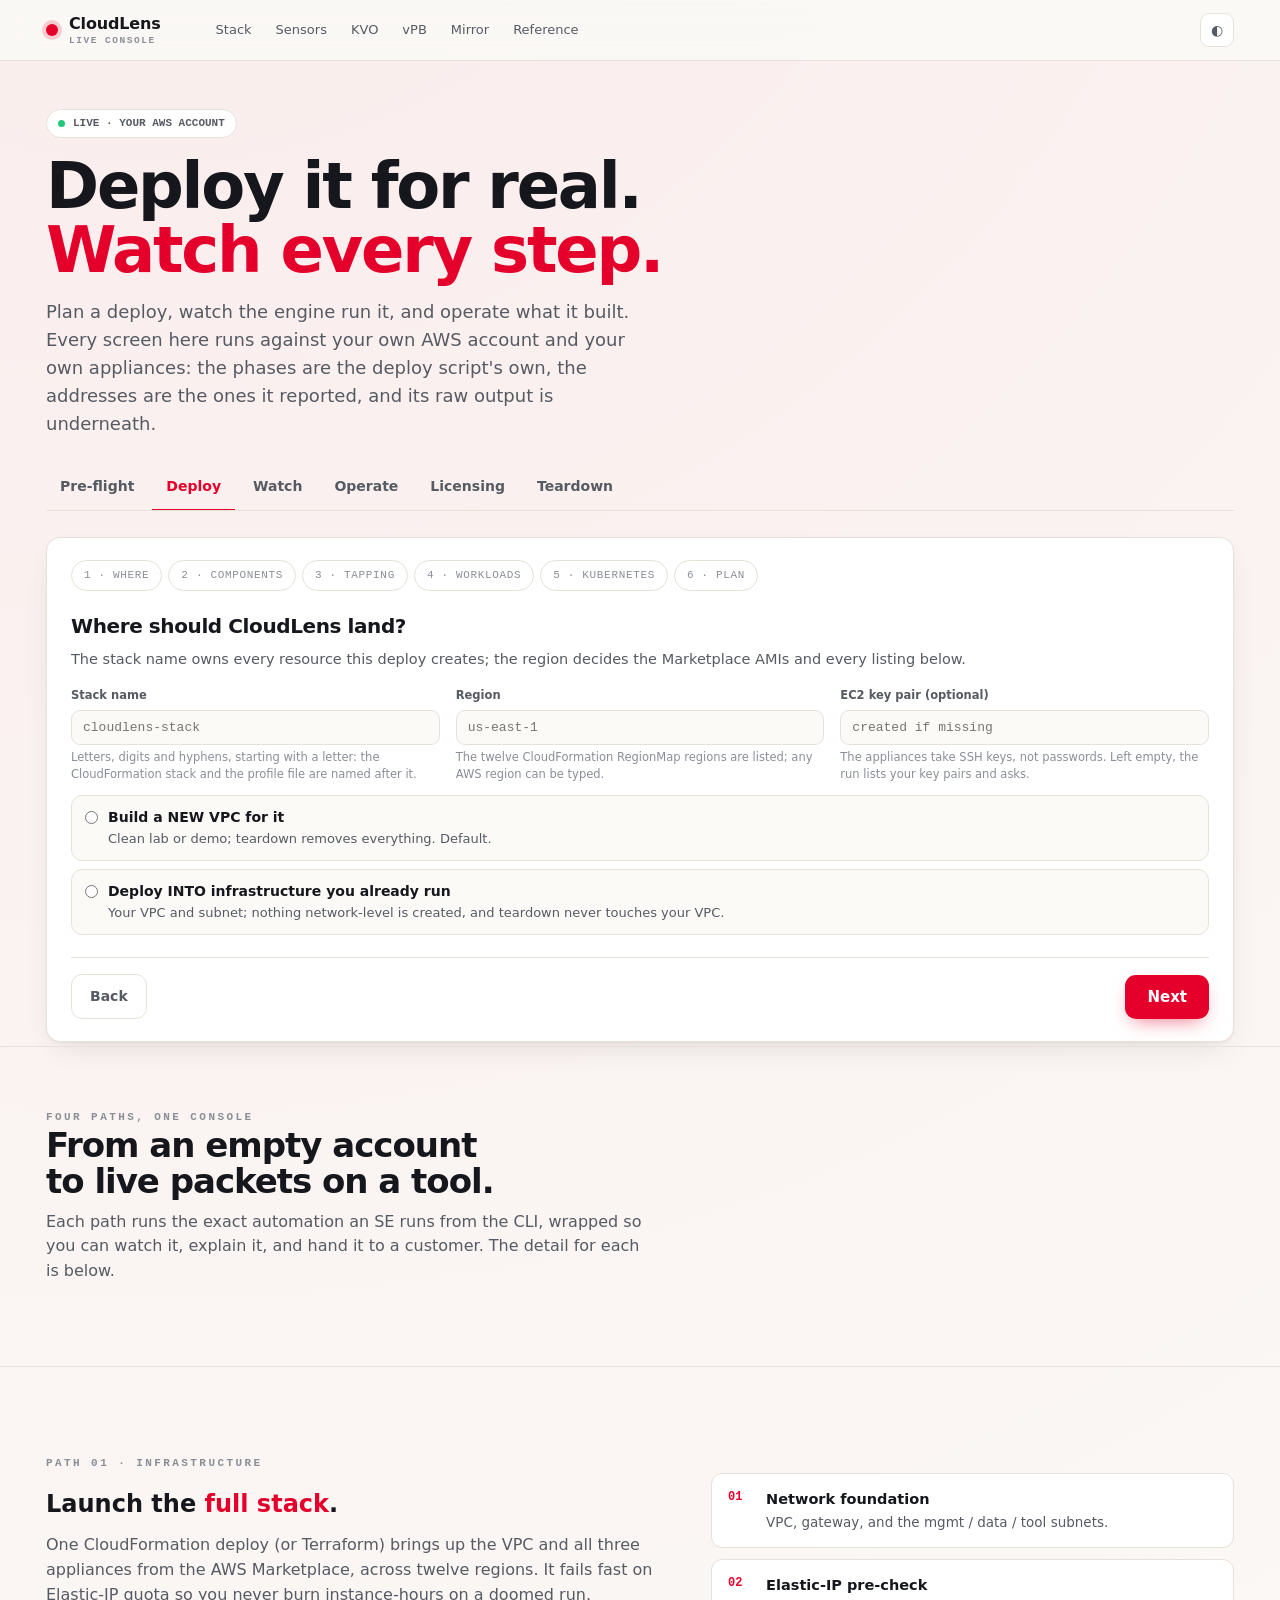
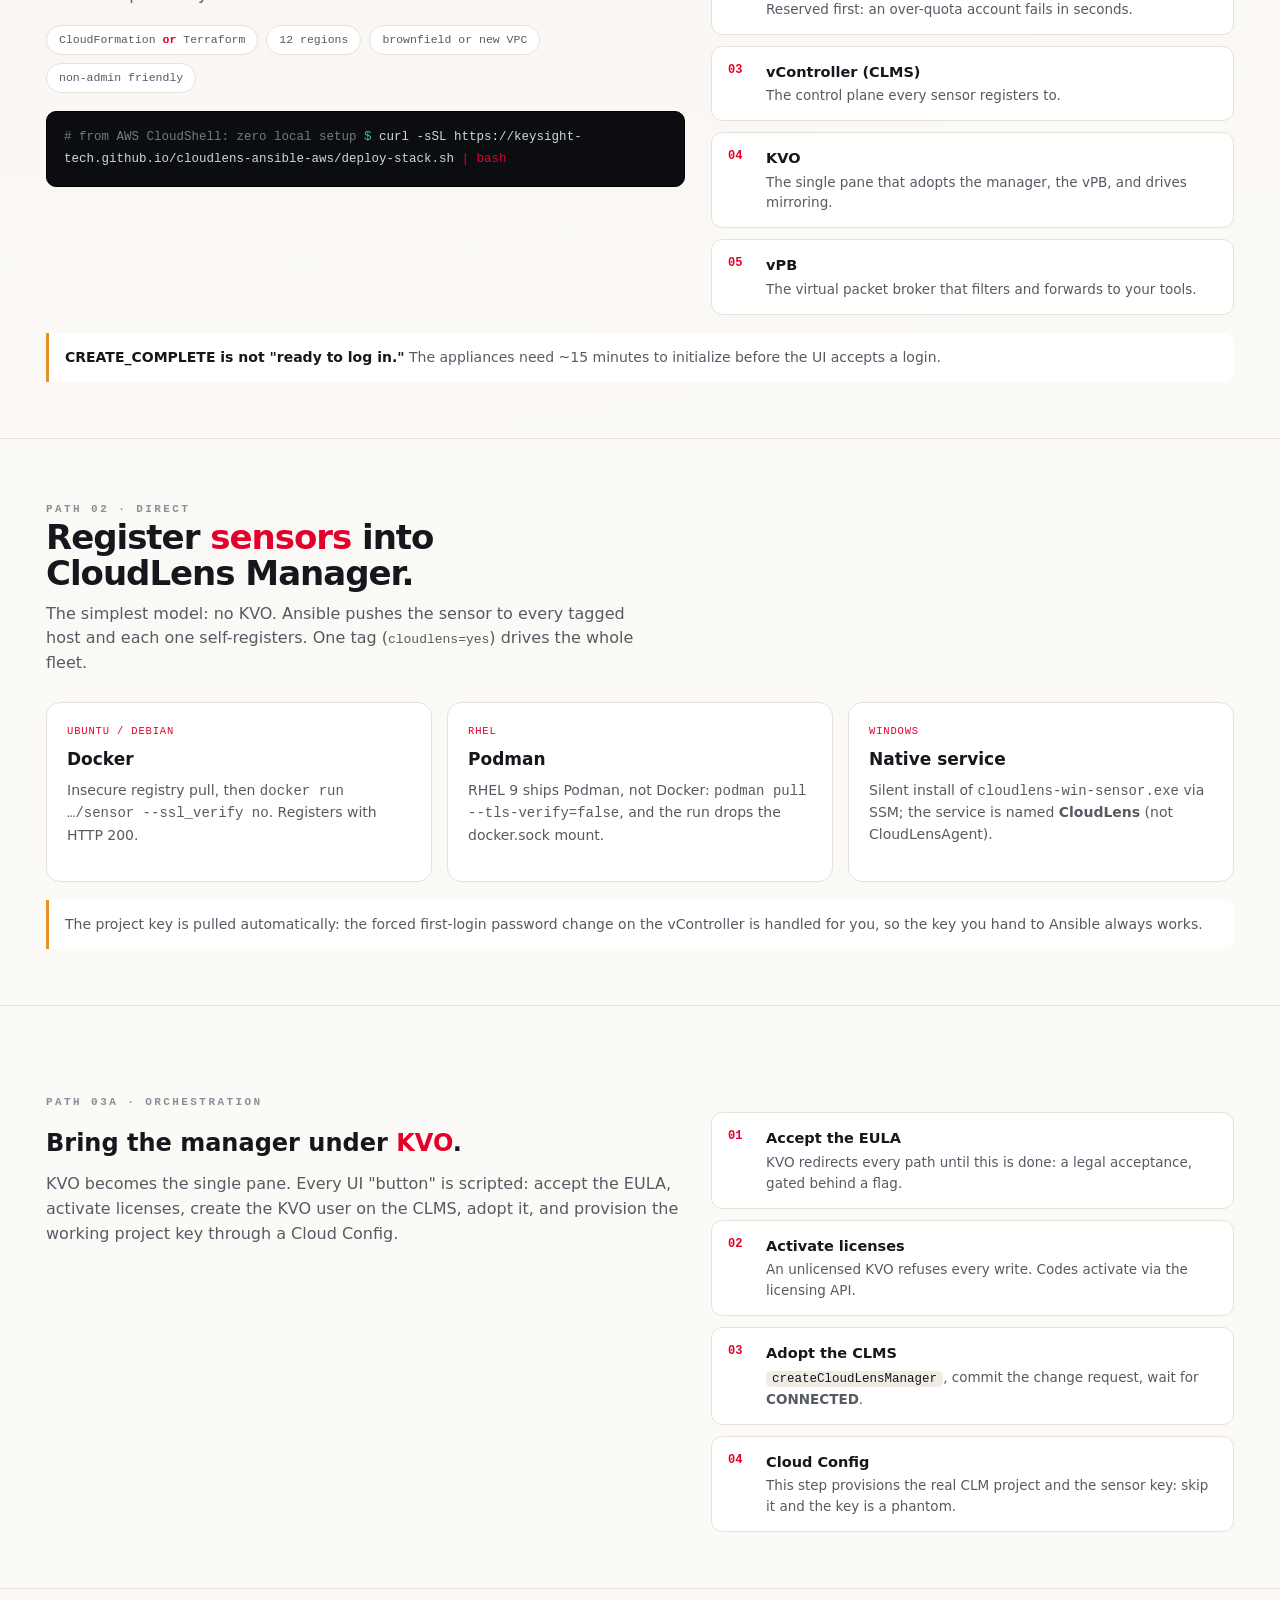
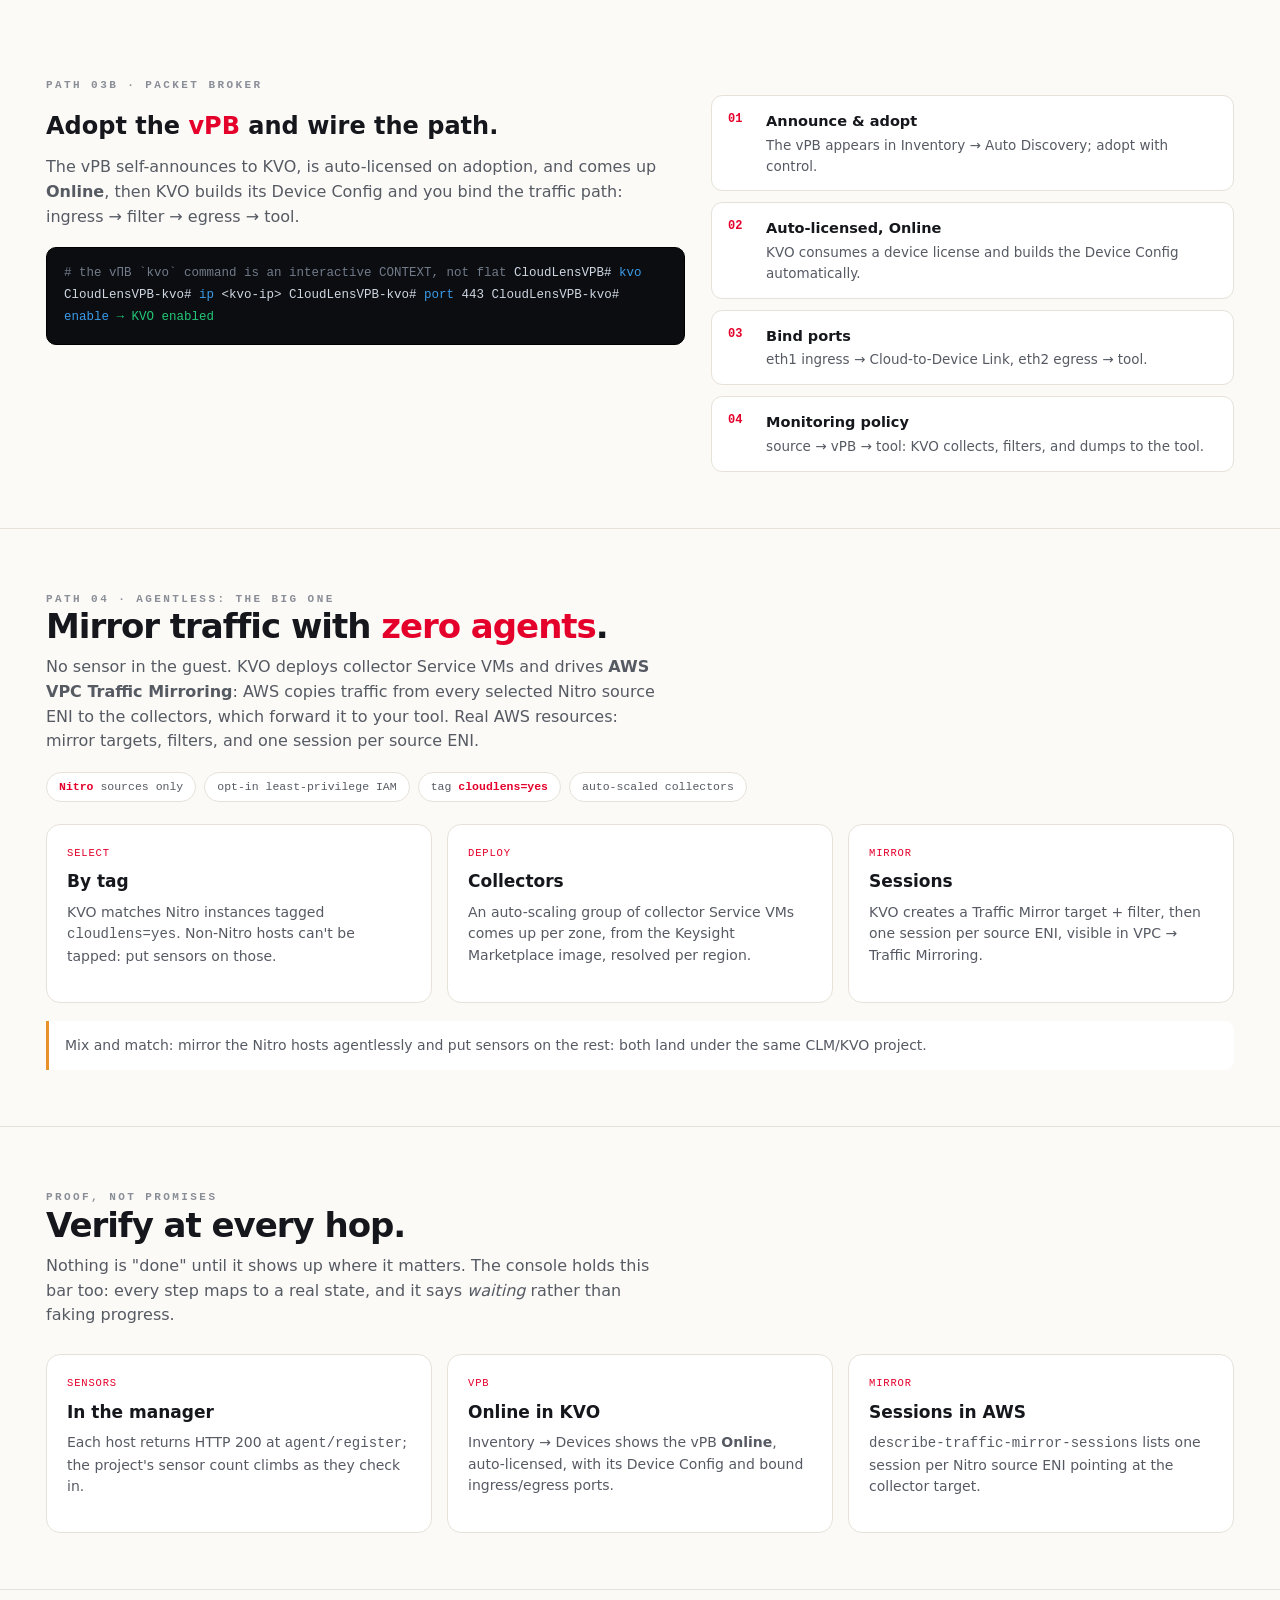
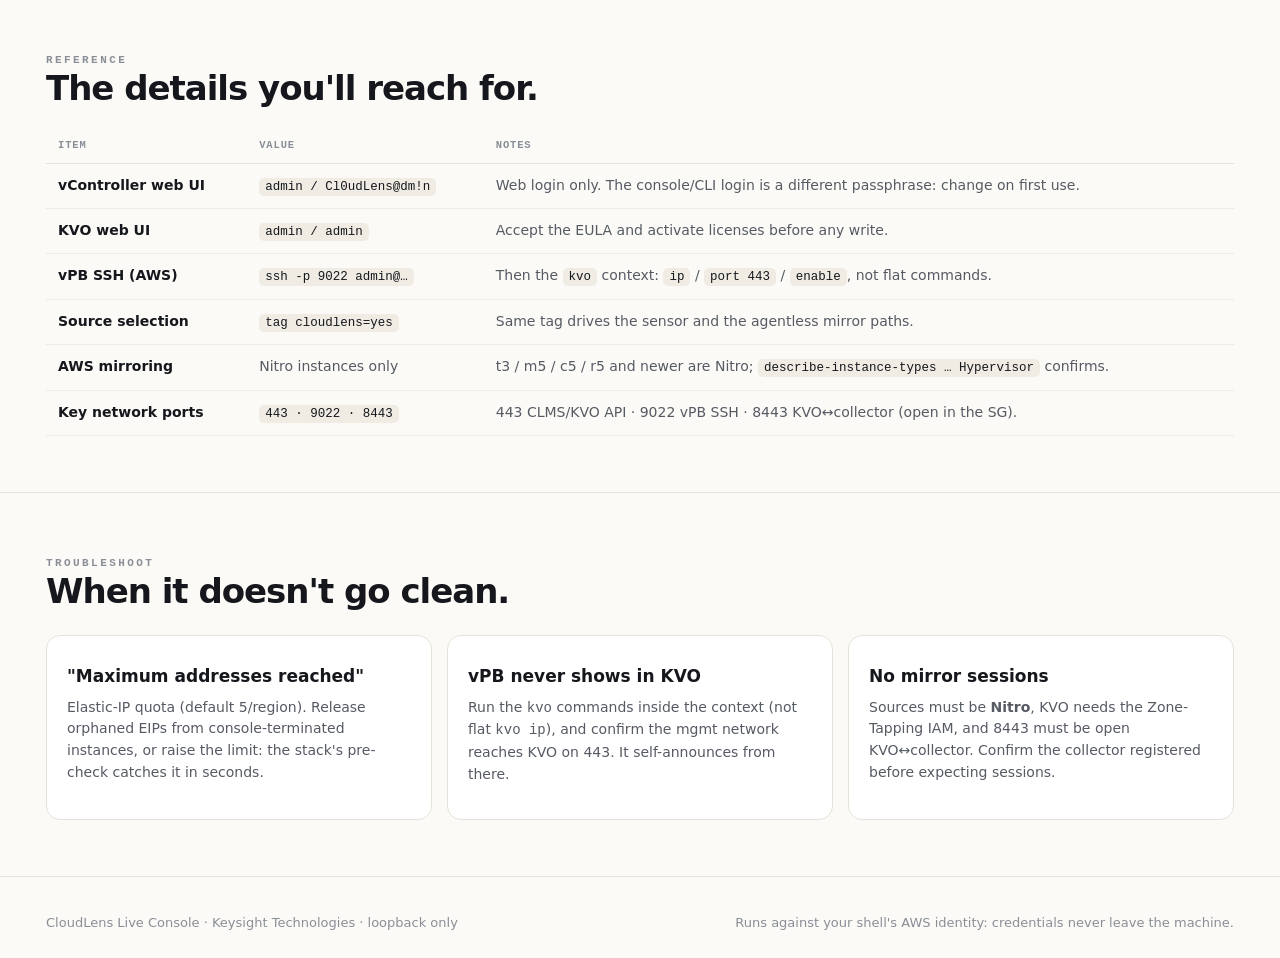
==== commit ebf295b6: "console: one way in, and it is the one with the lock on it POST /run made a Job and started O.run_jo" ====
--- a/console/cloudlens_console/web/index.html
+++ b/console/cloudlens_console/web/index.html
@@ -45,7 +45,6 @@
   .topnav a{font-size:13px;color:var(--ink-soft);text-decoration:none;padding:7px 11px;border-radius:8px;font-weight:500}
   .topnav a:hover{background:var(--line-soft);color:var(--ink)}
   @media(max-width:860px){.topnav{display:none}}
-  .demo-t{display:flex;align-items:center;gap:8px;font-size:12.5px;color:var(--ink-soft);font-weight:600}
   .sw{width:38px;height:22px;border-radius:20px;background:var(--line);border:1px solid var(--line);position:relative;cursor:pointer;transition:.2s}
   .sw::after{content:"";position:absolute;top:2px;left:2px;width:16px;height:16px;border-radius:50%;background:var(--panel);box-shadow:0 1px 2px rgba(0,0,0,.3);transition:.2s}
   .sw[aria-checked="true"]{background:var(--accent);border-color:var(--accent)}
@@ -62,7 +61,12 @@
   h1.title em{font-style:normal;color:var(--accent)}
   .lede{font-size:clamp(15px,1.8vw,18px);color:var(--ink-soft);max-width:52ch;margin:16px 0 0}
 
-  /* instrument */
+  /* The instrument: the diagram, the narration and the raw-output pane.
+     build_site.py takes this whole stylesheet for the published demo page
+     (docs/console.html) and supplies the markup these rules dress, which
+     this page stopped carrying when the quick flows were removed. Several
+     of them - .console, .card-in, .pill, .node - are also what the Watch
+     screen draws with, so this block is not dead here either. */
   .instrument{background:var(--screen);border-radius:var(--r);box-shadow:var(--shadow-lg);border:1px solid #000;overflow:hidden;position:relative}
   .instrument::before{content:"";position:absolute;inset:0;pointer-events:none;background:radial-gradient(120% 80% at 50% -10%,rgba(255,255,255,.05),transparent 55%);z-index:3}
   .inst-bar{display:flex;align-items:center;gap:12px;padding:11px 15px;border-bottom:1px solid var(--screen-line);background:linear-gradient(var(--screen-2),var(--screen));flex-wrap:wrap}
@@ -213,7 +217,11 @@
   .wiz .hint{font-size:11.5px;color:var(--ink-faint);margin:4px 0 0;line-height:1.5}
   .wiz .field select,.wiz .field textarea{width:100%;font-family:var(--mono);font-size:13px;color:var(--ink);background:var(--paper);border:1px solid var(--line);border-radius:9px;padding:9px 11px}
   .wiz .field select:focus,.wiz .field textarea:focus{outline:2px solid var(--accent);outline-offset:1px}
-  .masked{-webkit-text-security:disc}
+  .coderow{display:flex;gap:8px}.coderow input{flex:1 1 auto;min-width:0}.coderow .ghostbtn{flex:0 0 auto;padding:0 16px}
+  .codes{display:flex;flex-wrap:wrap;gap:8px;margin-top:8px}.codes:empty{display:none}
+  .code{display:inline-flex;align-items:center;gap:4px;font-family:var(--mono);font-size:12px;color:var(--ink-soft);background:var(--panel);border:1px solid var(--line);border-radius:100px;padding:4px 6px 4px 12px}
+  .code button{appearance:none;border:0;background:transparent;color:var(--ink-faint);font:inherit;font-size:14px;line-height:1;padding:2px 6px;border-radius:100px;cursor:pointer}
+  .code button:hover,.code button:focus-visible{color:var(--accent);background:var(--accent-soft)}
   .opts{display:grid;gap:8px;margin-top:12px}
   .opt{display:flex;gap:10px;align-items:flex-start;padding:11px 13px;border:1px solid var(--line);border-radius:11px;cursor:pointer;background:var(--paper)}
   .opt:has(input:checked){border-color:var(--accent);box-shadow:0 0 0 3px var(--accent-soft)}
@@ -232,14 +240,16 @@
   .switchrow .sw{margin-left:auto;flex:0 0 38px}
   button.sw{padding:0;appearance:none;display:block}
   .subsec{margin-top:18px;padding-top:14px;border-top:1px dashed var(--line)}
-  .subsec h4,.wiz h4{font-size:11px;font-family:var(--mono);letter-spacing:.1em;text-transform:uppercase;color:var(--ink-faint);margin:0 0 8px;font-weight:600;display:flex;align-items:center;gap:10px}
+  .subsec h4,.wiz h4,.wpanel h4{font-size:11px;font-family:var(--mono);letter-spacing:.1em;text-transform:uppercase;color:var(--ink-faint);margin:0 0 8px;font-weight:600;display:flex;align-items:center;gap:10px}
   table.pick{width:100%;border-collapse:collapse;margin-top:10px;font-size:12.5px;font-family:var(--mono)}
   table.pick th{text-align:left;font-size:10.5px;letter-spacing:.08em;text-transform:uppercase;color:var(--ink-faint);font-weight:600;padding:8px 10px;border-bottom:1px solid var(--line)}
   table.pick td{padding:8px 10px;border-bottom:1px solid var(--line-soft);color:var(--ink-soft);white-space:nowrap}
-  table.pick tr[role="button"]{cursor:pointer}
-  table.pick tr[role="button"]:hover td{background:var(--line-soft)}
-  table.pick tr[aria-pressed="true"] td{background:var(--accent-soft);color:var(--ink)}
-  table.pick tr[role="button"]:focus-visible{outline:2px solid var(--accent);outline-offset:-2px}
+  table.pick tr.pickrow{cursor:pointer}
+  table.pick tr.pickrow:hover td{background:var(--line-soft)}
+  table.pick tr.pickrow.on td{background:var(--accent-soft);color:var(--ink)}
+  /* the pick itself is a button in the first cell, wearing the row's type */
+  table.pick td button.pickb{font:inherit;color:inherit;background:none;border:0;padding:0;cursor:pointer;text-align:left}
+  table.pick td button.pickb:focus-visible{outline:2px solid var(--accent);outline-offset:2px;border-radius:3px}
   .tag{font-size:10px;font-family:var(--mono);border:1px solid var(--line);border-radius:100px;padding:1px 7px;color:var(--ink-faint)}
   .tag.on{color:var(--good);border-color:var(--good)}
   .chips{display:flex;flex-wrap:wrap;gap:8px;margin-top:8px}
@@ -256,6 +266,7 @@
   table.resolved td:first-child{font-weight:500}
   table.resolved tr.unset td{color:var(--ink-faint)}
   .dim{color:var(--ink-faint);font-style:italic}
+  .qty{width:96px;font-family:var(--mono);font-size:13px;color:var(--ink);background:var(--paper);border:1px solid var(--line);border-radius:9px;padding:6px 9px}
   .errs{margin:8px 0;padding-left:18px;color:var(--accent);font-size:13.5px}
   .errs li{margin:4px 0}
   pre.profile,pre.cli{background:var(--screen);border:1px solid #000;border-radius:10px;padding:14px 16px;font-family:var(--mono);font-size:12px;color:var(--screen-ink);overflow-x:auto;white-space:pre-wrap;word-break:break-word;margin:10px 0 0;line-height:1.6}
@@ -269,6 +280,70 @@
   .launch .note{font-size:13px;color:var(--ink-soft)}
   details.quick{margin-top:14px}
   details.quick>summary{cursor:pointer;font-family:var(--mono);font-size:11px;letter-spacing:.1em;text-transform:uppercase;color:var(--ink-faint);font-weight:600;padding:8px 0}
+  /* watch: the run as the engine reports it */
+  .watchbar{display:flex;align-items:center;gap:12px;margin-top:18px;flex-wrap:wrap}
+  .watchbar .pill{border-color:var(--line);color:var(--ink-faint)}
+  .watchbar .pill.run{color:var(--amber);border-color:var(--amber)}
+  .watchbar .pill.done{color:var(--good);border-color:var(--good)}
+  .watchbar .pill.err{color:var(--accent);border-color:var(--accent)}
+  .watchbar .id-chip{border-color:var(--line);color:var(--ink-soft)}
+  .watchbar .id-chip b{color:var(--ink)}
+  .watchbar .status{margin:0}
+  .watchgrid{display:grid;grid-template-columns:minmax(230px,.85fr) 1.15fr;gap:16px;margin-top:16px}
+  @media(max-width:860px){.watchgrid{grid-template-columns:1fr}}
+  .wpanel{background:var(--panel);border:1px solid var(--line);border-radius:var(--r);padding:16px 18px;margin-top:16px}
+  .watchgrid .wpanel{margin-top:0}
+  ol.tl{list-style:none;margin:0;padding:0}
+  .tlrow{display:grid;grid-template-columns:18px 1fr;gap:4px 10px;padding:7px 0;border-bottom:1px solid var(--line-soft);align-items:baseline}
+  .tlmark{font-family:var(--mono);font-size:12px;text-align:center;color:var(--ink-faint)}
+  .tlname{font-family:var(--mono);font-size:13px;color:var(--ink)}
+  .tlwhy{grid-column:2;font-size:12px;color:var(--ink-faint)}
+  .tlwhy:empty{display:none}
+  .tlrow.pending .tlname{color:var(--ink-faint)}
+  .tlrow.pending .tlmark::before{content:"\00b7"}
+  .tlrow.done .tlmark{color:var(--good)}
+  .tlrow.failed .tlmark,.tlrow.failed .tlname{color:var(--accent)}
+  .tlrow.skipped{opacity:.62}
+  .tlrow.start .tlmark::before,.tlrow.running .tlmark::before{content:"";display:inline-block;width:9px;height:9px;
+    border-radius:50%;border:2px solid var(--amber);border-top-color:transparent;animation:spin .8s linear infinite}
+  @keyframes spin{to{transform:rotate(360deg)}}
+  .topo{display:flex;flex-wrap:wrap;gap:14px;align-items:flex-start;padding:16px;border-radius:var(--r-sm);
+    background:var(--screen);border:1px solid #000;min-height:96px}
+  .topo p.dim{font-family:var(--mono);font-size:12px;color:var(--screen-faint);margin:0}
+  .topo .node,.topo .node.show,.topo .node.busy,.topo .node.live,.topo .node.fail{position:static;transform:none;opacity:1}
+  .topo .node{width:104px}
+  .tvpc{display:flex;flex-wrap:wrap;gap:12px;padding:12px;border:1px dashed var(--screen-line);border-radius:10px}
+  .tnodes{display:flex;flex-wrap:wrap;gap:12px;align-items:flex-start}
+  .nics{display:flex;gap:5px;margin-top:1px}
+  .nics i{width:7px;height:7px;border-radius:50%;background:var(--screen-line);display:block}
+  .nics i.on{background:var(--signal)}
+  .wstack{display:flex;flex-wrap:wrap;gap:3px;justify-content:center;align-items:center;margin-top:2px;max-width:96px}
+  .wstack i{width:9px;height:12px;border-radius:2px;border:1px solid var(--signal);display:block}
+  .wstack span{font-family:var(--mono);font-size:9px;color:var(--screen-faint)}
+  .logins .lgn{border:1px solid var(--line);border-radius:10px;padding:10px 12px;margin-top:8px;font-size:13px;color:var(--ink-soft)}
+  .logins .lgn b{display:block;font-family:var(--mono);font-size:10.5px;letter-spacing:.08em;text-transform:uppercase;color:var(--ink-faint)}
+  .logins .lgn a,.logins .lgn code{font-family:var(--mono);font-size:12.5px;word-break:break-all}
+  .logins .pwin{color:var(--ink-faint);font-size:12px}
+  .qcard{border:1px solid var(--line);border-radius:10px;padding:10px 12px;margin-top:8px}
+  .qcard .q{font-size:13.5px}
+  .qcard .a{margin-top:4px;font-size:12.5px;color:var(--ink-soft)}
+  .banner{margin-top:16px;padding:14px 16px;border-radius:var(--r);border:1px solid var(--line);background:var(--panel)}
+  .banner b{font-size:15px}
+  .banner p{margin:6px 0 0;font-size:13.5px;color:var(--ink-soft);word-break:break-word}
+  .banner.good{border-color:var(--good)}.banner.good b{color:var(--good)}
+  .banner.bad{border-color:var(--accent)}.banner.bad b{color:var(--accent)}
+  #wLog{background:var(--screen);border:1px solid #000;border-radius:10px;margin-top:8px;max-height:260px}
+  .modal{position:fixed;inset:0;z-index:60;display:flex;align-items:center;justify-content:center;padding:20px;
+    background:rgba(11,13,17,.55)}
+  .modal[hidden]{display:none}
+  .modal-card{background:var(--panel);border:1px solid var(--line);border-radius:var(--r);box-shadow:var(--shadow);
+    padding:20px 22px;max-width:560px;width:100%}
+  .modal-card .mq{font-size:16px;font-weight:650;line-height:1.4}
+  .modal-card form{display:flex;gap:10px;margin-top:12px;flex-wrap:wrap;align-items:center}
+  .modal-card input{flex:1 1 220px;min-width:0;font-family:var(--mono);font-size:13px;color:var(--ink);
+    background:var(--paper);border:1px solid var(--line);border-radius:9px;padding:10px 12px}
+  .modal-card .runbtn{padding:10px 18px;font-size:14px}
+  .modal-card .status{flex-basis:100%;margin:0}
   .card-in.prompt form{display:flex;gap:8px;align-items:center;margin-top:8px;flex-wrap:wrap}
   .card-in.prompt input{flex:1;min-width:160px;font-family:var(--mono);font-size:12.5px;background:var(--screen);color:var(--screen-ink);border:1px solid var(--screen-line);border-radius:8px;padding:7px 10px}
   footer{padding:36px 0;border-top:1px solid var(--line);color:var(--ink-faint);font-size:13px}
@@ -283,30 +358,27 @@
     <a href="#vpb">vPB</a><a href="#mirror">Mirror</a><a href="#reference">Reference</a>
   </nav>
   <div class="sp"></div>
-  <div class="demo-t" title="Replay real captured events - no AWS calls">
-    <span>Demo</span><div class="sw" id="demoSw" role="switch" aria-checked="true" tabindex="0"></div>
-  </div>
   <button class="theme-btn" id="themeBtn" aria-label="Toggle theme">◐</button>
 </div></header>
 
 <div class="hero"><div class="wrap">
-  <span class="badge"><span class="live"></span> <span id="modeBadge">DEMO · REPLAYING REAL EVENTS</span></span>
+  <span class="badge"><span class="live"></span> <span id="modeBadge">LIVE · YOUR AWS ACCOUNT</span></span>
   <h1 class="title">Deploy it for real.<br><em>Watch every step.</em></h1>
-  <p class="lede">Pick a flow, fill in your details, and run it against your own AWS account. The diagram wires itself up from real state, the narration explains each step as it happens, and the console shows the raw truth underneath.</p>
+  <p class="lede">Plan a deploy, watch the engine run it, and operate what it built. Every screen here runs against your own AWS account and your own appliances: the phases are the deploy script's own, the addresses are the ones it reported, and its raw output is underneath.</p>
 </div></div>
 
 <!-- ops:start -->
 <div class="ops" id="ops">
 <div class="wrap"><nav class="opsnav" id="opsNav" role="tablist" aria-label="Console pages">
-  <button type="button" role="tab" data-page="preflight" aria-selected="false">Pre-flight</button>
-  <button type="button" role="tab" data-page="deploy" aria-selected="true">Deploy</button>
-  <button type="button" role="tab" data-page="watch" aria-selected="false">Watch</button>
-  <button type="button" role="tab" data-page="operate" aria-selected="false">Operate</button>
-  <button type="button" role="tab" data-page="licensing" aria-selected="false">Licensing</button>
-  <button type="button" role="tab" data-page="teardown" aria-selected="false">Teardown</button>
+  <button type="button" role="tab" id="tab-preflight" data-page="preflight" aria-selected="false" aria-controls="page-preflight">Pre-flight</button>
+  <button type="button" role="tab" id="tab-deploy" data-page="deploy" aria-selected="true" aria-controls="page-deploy">Deploy</button>
+  <button type="button" role="tab" id="tab-watch" data-page="watch" aria-selected="false" aria-controls="page-watch">Watch</button>
+  <button type="button" role="tab" id="tab-operate" data-page="operate" aria-selected="false" aria-controls="page-operate">Operate</button>
+  <button type="button" role="tab" id="tab-licensing" data-page="licensing" aria-selected="false" aria-controls="page-licensing">Licensing</button>
+  <button type="button" role="tab" id="tab-teardown" data-page="teardown" aria-selected="false" aria-controls="page-teardown">Teardown</button>
 </nav></div>
 
-<section class="page" data-page-body="preflight" hidden><div class="wrap">
+<section class="page" id="page-preflight" role="tabpanel" aria-labelledby="tab-preflight" tabindex="0" data-page-body="preflight" hidden><div class="wrap">
   <div class="sec-head"><span class="eyebrow">Pre-flight</span>
     <h2>Every setup problem that ever stopped a live run, checked first.</h2>
     <p><code class="mono">deploy-stack.sh --doctor</code>, read-only: subscriptions, quotas, the key pair, tooling, network. Each failure comes with its exact fix. The wizard's Launch stays off while a FAIL stands for the plan's region.</p></div>
@@ -318,7 +390,7 @@
   <div class="tblwrap"><table class="ref checks" aria-label="Pre-flight checks"><thead><tr><th>Status</th><th>Check</th><th>Fix</th></tr></thead><tbody id="pfRows"></tbody></table></div>
 </div></section>
 
-<section class="page" data-page-body="deploy"><div class="wrap">
+<section class="page" id="page-deploy" role="tabpanel" aria-labelledby="tab-deploy" tabindex="0" data-page-body="deploy"><div class="wrap">
   <div class="wiz" id="wizard" aria-label="Deploy wizard">
     <ol class="wsteps" id="wSteps">
       <li><button type="button" data-step="1">1 · Where</button></li>
@@ -475,7 +547,11 @@
           </div>
         </div>
         <div id="secKvo" hidden>
-          <div class="field"><label for="kvoCodes">KVO activation codes, one per line (CODE or CODE,QTY)</label><textarea id="kvoCodes" class="masked" rows="3" data-codes autocomplete="off" spellcheck="false"></textarea><p class="hint">An unlicensed KVO refuses every write. The codes ride the engine's command line as --kvo-codes and are redacted from the stream.</p></div>
+          <div class="field"><label for="codeEntry">KVO activation codes, CODE or CODE,QTY (a quantity of 1 to 6 digits): type one and press Enter, or paste the whole list</label>
+            <div class="coderow"><input id="codeEntry" type="password" autocomplete="off" spellcheck="false"><button type="button" class="ghostbtn" id="codeAdd">Add</button></div>
+            <div class="codes" id="codeList"></div>
+            <p class="hint" id="codeCount" role="status" aria-live="polite"></p>
+            <p class="hint">An unlicensed KVO refuses every write. A code never appears whole on the page: each one becomes a chip of its last four characters. The codes ride the engine's command line as --kvo-codes and are redacted from the stream.</p></div>
         </div>
         <details class="fold"><summary>Passwords (optional: the script has its defaults)</summary>
           <div class="fields">
@@ -499,70 +575,180 @@
   </div>
 </div></section>
 
-<section class="page" data-page-body="watch" hidden><div class="wrap">
+<section class="page" id="page-watch" role="tabpanel" aria-labelledby="tab-watch" tabindex="0" data-page-body="watch" hidden><div class="wrap">
   <div class="sec-head"><span class="eyebrow">Watch</span><h2>The run, as it happens.</h2>
-    <p>A launched run streams into the instrument below: the script's phases and resources in the narration, its questions as cards you answer in place, the raw output underneath. The full watch view (a phase timeline, the login cards, reconnecting to a run after a reload) is not built yet.</p></div>
+    <p>Every row, node, login and banner here is one event the engine sent. The phases are the deploy script's own list, in its order; the addresses are the ones it reported; a question it asks stops the run until it is answered here. Nothing on this screen is a guess or a timer.</p></div>
+
+  <div class="watchbar">
+    <span class="pill" id="wPill"><span class="d"></span><span id="wPillTxt">idle</span></span>
+    <span class="id-chip" id="wChip" hidden></span>
+    <span class="status mono" id="wRunId"></span>
+    <button type="button" class="ghostbtn" id="wStop" hidden>Stop</button>
+  </div>
+  <form class="pfbar" id="wResume">
+    <div class="field"><label for="wJob">Run id</label><input id="wJob" spellcheck="false" autocomplete="off" placeholder="the id Launch reported"></div>
+    <button type="submit" class="ghostbtn" id="wAttach">Attach</button>
+  </form>
+  <p class="hint">Launch fills this in and follows the run. A reload picks the last one up again; the stream replays it from the first event, so nothing is missed.</p>
+  <div class="status" id="wConn" role="status" aria-live="polite"></div>
+
+  <div class="banner" id="wBanner" hidden></div>
+
+  <div class="watchgrid">
+    <div class="wpanel"><h4>Phases</h4><ol class="tl" id="wPhases"></ol></div>
+    <div class="wpanel"><h4>What the run reported</h4><div class="topo" id="wTopo"></div>
+      <h4 style="margin-top:16px">Logins</h4><div class="logins" id="wLogins"></div>
+    </div>
+  </div>
+
+  <div class="wpanel" id="wChecksWrap" hidden><h4>Checks</h4>
+    <div class="tblwrap"><table class="ref checks" aria-label="Checks this run reported"><thead><tr><th>Status</th><th>Check</th><th>Fix</th></tr></thead><tbody id="wChecks"></tbody></table></div>
+  </div>
+
+  <div class="wpanel" id="wQuestionsWrap" hidden><h4>Questions the run asked</h4><div id="wQuestions"></div></div>
+
+  <details class="fold" id="wLogFold"><summary>Raw output <span class="tag" id="wLogCount"></span></summary>
+    <div class="console" id="wLog"></div></details>
 </div></section>
 
-<section class="page" data-page-body="operate" hidden><div class="wrap">
-  <div class="sec-head"><span class="eyebrow">Operate</span><h2>A stack that is up.</h2></div>
-  <div class="placeholder">Not built yet: the logins, the sensor count, re-running one phase of a deployed stack. For now the run's own login cards and the CLI's summary carry this.</div>
+<section class="page" id="page-operate" role="tabpanel" aria-labelledby="tab-operate" tabindex="0" data-page-body="operate" hidden><div class="wrap">
+  <div class="sec-head"><span class="eyebrow">Operate</span><h2>A stack that is up.</h2>
+    <p>Read-only, and honest about its limits: every card says either what it read or why it could not, with the command that would. Nothing here is a guess and no missing answer is drawn as a zero. The two buttons replay the profile this stack was deployed from: the same file, the same script, no new plan.</p></div>
+
+  <form class="pfbar" id="opForm">
+    <div class="field"><label for="opStack">Stack name</label><input id="opStack" spellcheck="false" autocomplete="off" placeholder="cloudlens-stack"></div>
+    <div class="field"><label for="opRegion">Region</label><input id="opRegion" list="regionList" spellcheck="false" autocomplete="off" placeholder="us-east-1"></div>
+    <button type="submit" class="runbtn" id="opRead"><span class="tri"></span> Read status</button>
+  </form>
+  <div class="status" id="opStatus" role="status" aria-live="polite"></div>
+
+  <div class="wpanel"><h4>Instances this stack named</h4>
+    <div class="tblwrap"><table class="ref" aria-label="Instances this stack named"><thead><tr><th>Role</th><th>Name</th><th>State</th><th>Address</th><th>Type</th></tr></thead><tbody id="opInstances"></tbody></table></div>
+    <p class="hint">Every instance carrying a <code class="mono">Name</code> tag of <code class="mono">&lt;stack&gt;-*</code>, which is how the deploy names them and how it finds them again. Terminated ones are not listed.</p>
+  </div>
+
+  <div class="wpanel"><h4>What else this console can see</h4>
+    <div class="logins" id="opCards"></div>
+    <p class="hint">The sensor count comes from the vController, through the credentials file the deploy wrote (mode 600) and never from anything typed into a URL. The vPB counters need SSH with the EC2 key pair: without that key on this machine the card carries the exact command instead of a number.</p>
+  </div>
+
+  <div class="wpanel"><h4>Run it again</h4>
+    <p class="hint" id="opProfile"></p>
+    <div class="pfbar">
+      <div class="field"><label for="opPhase">Phase</label><select id="opPhase"></select></div>
+      <button type="button" class="ghostbtn" id="opRerun">Re-run this phase</button>
+      <button type="button" class="runbtn" id="opResume"><span class="tri"></span> Resume</button>
+    </div>
+    <p class="hint">Resume is <code class="mono">deploy-stack.sh --profile deploy-profile-&lt;stack&gt;.env --resume</code>: it skips what the account proves is already done, and deletes nothing. Re-run adds <code class="mono">--only</code> and forces that one phase, which is why <code class="mono">license</code> is marked: <code class="mono">--only</code> is tested before the resume skip, so it re-runs licensing on a stack the resume state already calls licensed, and re-activating a consumed code burns entitlement quantity that does not come back. The phases offered are the script's own list, served with the status. Both need the profile the Deploy screen wrote, both take the same one-engine-per-stack lock as a launch, and both stream into Watch.</p>
+    <div class="coderow">
+      <div class="field"><label for="opCodes">Activation code for a licensing re-run, or a pasted list</label><input id="opCodes" type="password" autocomplete="off" spellcheck="false" placeholder="CODE or CODE,QUANTITY"></div>
+      <button type="button" class="ghostbtn" id="opCodeAdd">Add</button>
+    </div>
+    <p class="hint">Only the <code class="mono">license</code> phase uses these, and it cannot run without them: the engine gives the script no terminal, so <code class="mono">kvo_license.py</code> exits rather than prompting. They ride the argv as <code class="mono">--kvo-codes</code>, exactly as a launch sends them, and are redacted out of the stream. A password field, because a textarea shows every code in clear on browsers that ignore the masking; each shows as its last four characters and none is stored.</p>
+    <div class="codes" id="opCodeList"></div>
+    <div class="status" id="opCodeCount" role="status" aria-live="polite"></div>
+    <div class="status" id="opAction" role="status" aria-live="polite"></div>
+  </div>
 </div></section>
 
-<section class="page" data-page-body="licensing" hidden><div class="wrap">
-  <div class="sec-head"><span class="eyebrow">Licensing</span><h2>KVO activation codes.</h2></div>
-  <div class="placeholder">Not built yet: list, check, activate and release against a KVO. Until then: <code class="mono">python3 scripts/kvo_license.py</code>, or the codes on the wizard's plan screen. Release before deleting a KVO, or the counts are stranded.</div>
+<section class="page" id="page-licensing" role="tabpanel" aria-labelledby="tab-licensing" tabindex="0" data-page-body="licensing" hidden><div class="wrap">
+  <div class="sec-head"><span class="eyebrow">Licensing</span><h2>KVO activation codes.</h2>
+    <p>Check what a code holds, activate what you need, and release before the KVO goes. Releasing is not tidying up: a KVO deleted with licences still installed strands those counts, and they do not come back. The address and password are typed here and posted in the body of the request; they are stored nowhere, so a reload asks again.</p></div>
+
+  <div class="wpanel"><h4>The KVO</h4>
+    <div class="pfbar">
+      <div class="field"><label for="licKvo">KVO address</label><input id="licKvo" spellcheck="false" autocomplete="off" placeholder="10.0.0.11"></div>
+      <div class="field"><label for="licUser">User</label><input id="licUser" spellcheck="false" autocomplete="off" placeholder="admin"></div>
+      <div class="field"><label for="licPass">Password</label><input id="licPass" type="password" autocomplete="off"></div>
+      <button type="button" class="ghostbtn" id="licLoad">List what is installed</button>
+    </div>
+    <p class="hint">An IP or a hostname, with no scheme, port or path. The password goes into the KVO's own token request and nowhere else: not this page's storage, not a URL, not the console's log.</p>
+    <div class="opts">
+      <label class="opt" for="licVerify"><input type="checkbox" id="licVerify"><span><b>Verify the KVO's TLS certificate</b>Off by default: the appliance serves its own certificate, which is what every script here already assumes.</span></label>
+      <label class="opt" for="licEula"><input type="checkbox" id="licEula"><span><b>Accept a pending EULA first</b>A freshly booted KVO redirects every request, the login included, until its EULA is signed. That is a legal acceptance, so it is a choice and not a default.</span></label>
+    </div>
+    <div class="status" id="licStatus" role="status" aria-live="polite"></div>
+  </div>
+
+  <div class="wpanel"><h4>Activation codes</h4>
+    <div class="coderow">
+      <div class="field"><label for="licEntry">Activation code, or a pasted list</label><input id="licEntry" type="password" autocomplete="off" spellcheck="false" placeholder="CODE or CODE,QUANTITY"></div>
+      <button type="button" class="ghostbtn" id="licAdd">Add</button>
+    </div>
+    <p class="hint">A password field, because a textarea shows every code in clear on browsers that ignore the masking. Add <code class="mono">,N</code> for a quantity of 1 to 6 digits. Each code shows as its last four characters, here and in the tables.</p>
+    <div class="codes" id="licList"></div>
+    <div class="status" id="licCount" role="status" aria-live="polite"></div>
+    <div class="pfbar">
+      <button type="button" class="ghostbtn" id="licCheck">Check what these hold</button>
+      <button type="button" class="runbtn" id="licActivate"><span class="tri"></span> Activate</button>
+    </div>
+    <div class="tblwrap"><table class="ref" aria-label="What each activation code holds"><thead><tr><th>Code</th><th>Known</th><th>Entitlements</th><th>Activate</th></tr></thead><tbody id="licCodes"></tbody></table></div>
+    <p class="hint">Check first, every time. Activating spends entitlement quantity, and a code that was already consumed does not give it back.</p>
+  </div>
+
+  <div class="wpanel"><h4>Installed on this KVO</h4>
+    <div class="tblwrap"><table class="ref" aria-label="Licences installed on this KVO"><thead><tr><th>Code</th><th>Product</th><th>Quantity</th><th>Release</th></tr></thead><tbody id="licRows"></tbody></table></div>
+    <p class="hint" id="licReleased"></p>
+    <p class="hint">Release is <code class="mono">POST /api/v2/licensing/operations/deactivate</code>, polled to its end: the counts go back to the pool. Do it before the KVO is deleted, never after; after, there is nothing to ask.</p>
+  </div>
 </div></section>
 
-<section class="page" data-page-body="teardown" hidden><div class="wrap">
-  <div class="sec-head"><span class="eyebrow">Teardown</span><h2>Remove a stack.</h2></div>
-  <div class="placeholder">Not built yet: the typed-name gate, the orphan audit and the licence-loss warning. Until then: <code class="mono">bash deploy/teardown-stack.sh --stack-name NAME --region REGION</code>.</div>
+<section class="page" id="page-teardown" role="tabpanel" aria-labelledby="tab-teardown" tabindex="0" data-page-body="teardown" hidden><div class="wrap">
+  <div class="sec-head"><span class="eyebrow">Teardown</span><h2>Remove a stack.</h2>
+    <p>In this order, and the order is the whole point: audit what the stack would leave loose, release its licences if it has a KVO, type the name back, run, then count what is left. Nothing on this screen deletes anything before the typed name matches.</p></div>
+
+  <form class="pfbar" id="tdForm">
+    <div class="field"><label for="tdStack">Stack name</label><input id="tdStack" spellcheck="false" autocomplete="off" placeholder="cloudlens-stack"></div>
+    <div class="field"><label for="tdRegion">Region</label><input id="tdRegion" list="regionList" spellcheck="false" autocomplete="off" placeholder="us-east-1"></div>
+    <button type="submit" class="ghostbtn" id="tdAudit">Audit what is loose</button>
+  </form>
+  <p class="hint"><code class="mono">teardown-stack.sh --orphans</code>: read-only, deletes nothing, ever. It is what names the volumes the Marketplace AMIs leave behind, the security groups that make a VPC undeletable, and the collector auto-scaling groups KVO builds outside CloudFormation.</p>
+  <div class="status" id="tdAuditStatus" role="status" aria-live="polite"></div>
+  <div class="wpanel" id="tdReportWrap" hidden><h4>What the audit found <span class="tag" id="tdReportCount"></span></h4>
+    <div class="console" id="tdReport"></div></div>
+
+  <div class="banner" id="tdWarn" hidden></div>
+
+  <div class="wpanel"><h4>Type the name to arm it</h4>
+    <div class="pfbar">
+      <div class="field"><label for="tdConfirm">The stack name, typed back</label><input id="tdConfirm" spellcheck="false" autocomplete="off" placeholder="the name, exactly"></div>
+      <button type="button" class="stopbtn" id="tdRun" disabled>Tear it down</button>
+    </div>
+    <div class="status" id="tdRunNote" role="status" aria-live="polite"></div>
+    <p class="hint">The run streams into Watch, like any other run. It deletes the stack and sweeps what the stack leaves; nothing is rolled back.</p>
+  </div>
+
+  <div class="wpanel"><h4>After it ends</h4>
+    <div class="pfbar">
+      <button type="button" class="ghostbtn" id="tdVerify">Count what is left in the region</button>
+    </div>
+    <div class="status" id="tdVerifyStatus" role="status" aria-live="polite"></div>
+    <div id="tdVerifyCard"></div>
+    <p class="hint">Read-only, and region-wide: these are the counts for the whole region and not for one stack, which is the point. A teardown's own sweep is what ties a resource to a stack; this is the check that it worked.</p>
+  </div>
 </div></section>
+
+<div class="modal" id="wPrompt" hidden>
+  <div class="modal-card" role="dialog" aria-modal="true" aria-labelledby="wPromptQ">
+    <div class="mq" id="wPromptQ"></div>
+    <p class="hint" id="wPromptHint"></p>
+    <form id="wPromptForm">
+      <label class="vh" for="wPromptInput">Answer</label>
+      <input id="wPromptInput" type="text" autocomplete="off" spellcheck="false">
+      <button type="submit" class="runbtn" id="wPromptSend">Send</button>
+      <span class="status" id="wPromptNote" role="status" aria-live="polite"></span>
+    </form>
+    <p class="hint">The run is blocked on this answer, so there is nothing to cancel. Send it empty to take the default.</p>
+  </div>
+</div>
 </div>
 <!-- ops:end -->
-
-<div class="wrap" id="runView">
-  <div class="instrument">
-    <div class="inst-bar">
-      <div class="traffic"><i></i><i></i><i></i></div>
-      <div class="inst-title"><b id="instName">deploy-stack.sh</b></div>
-      <span class="id-chip" id="idChip" hidden>acct <b>-</b></span>
-      <div class="inst-right">
-        <div class="metric">elapsed<b id="mElapsed">0:00</b></div>
-        <div class="metric">created<b id="mCreated">0</b></div>
-        <span class="pill" id="statusPill"><span class="d"></span><span id="statusTxt">idle</span></span>
-        <button class="stopbtn" id="stopBtn" hidden>Stop</button>
-      </div>
-    </div>
-    <div class="inst-body">
-      <div class="diagram" id="diagram"><div class="dgrid"></div><svg id="wires"></svg></div>
-      <div class="rightcol">
-        <div class="narr" id="narr"><div class="empty">Narration will appear here as each step runs, with the why behind it.</div></div>
-        <div class="console-head"><span>Raw output</span><span id="conCount"></span></div>
-        <div class="console" id="console"></div>
-      </div>
-    </div>
-  </div>
-
-  <details class="quick" id="quickFlows">
-    <summary>Quick flows (advanced)</summary>
-    <div class="rig">
-      <div class="flows" id="flows" role="tablist" aria-label="Deployment flows"></div>
-      <button class="runbtn" id="runBtn"><span class="tri"></span> Run this flow</button>
-    </div>
-
-    <div class="cfg">
-      <h4><span id="cfgTitle">Inputs</span><span class="sub" id="cfgSub"></span></h4>
-      <div class="fields" id="fields"></div>
-    </div>
-  </details>
-</div>
 
 <section id="paths">
   <div class="wrap">
     <div class="sec-head"><span class="eyebrow">Four paths, one console</span>
       <h2>From an empty account to live packets on a tool.</h2>
-      <p>Each path runs the exact automation an SE runs from the CLI, wrapped so you can watch it, explain it, and hand it to a customer. Run any of them above; the detail for each is below.</p></div>
+      <p>Each path runs the exact automation an SE runs from the CLI, wrapped so you can watch it, explain it, and hand it to a customer. The detail for each is below.</p></div>
     <div class="cards" id="flowCards"></div>
   </div>
 </section>
@@ -712,8 +898,13 @@
 
 <footer><div class="wrap"><span>CloudLens Live Console · Keysight Technologies · loopback only</span><span>Runs against your shell's AWS identity: credentials never leave the machine.</span></div></footer>
 
+<script src="/web/ui.js"></script>
 <script src="/web/plan.js"></script>
 <script src="/web/app.js"></script>
+<script src="/web/watch.js"></script>
+<script src="/web/operate.js"></script>
+<script src="/web/licences.js"></script>
+<script src="/web/teardown.js"></script>
 <script src="/web/wizard.js"></script>
 </body>
 </html>
